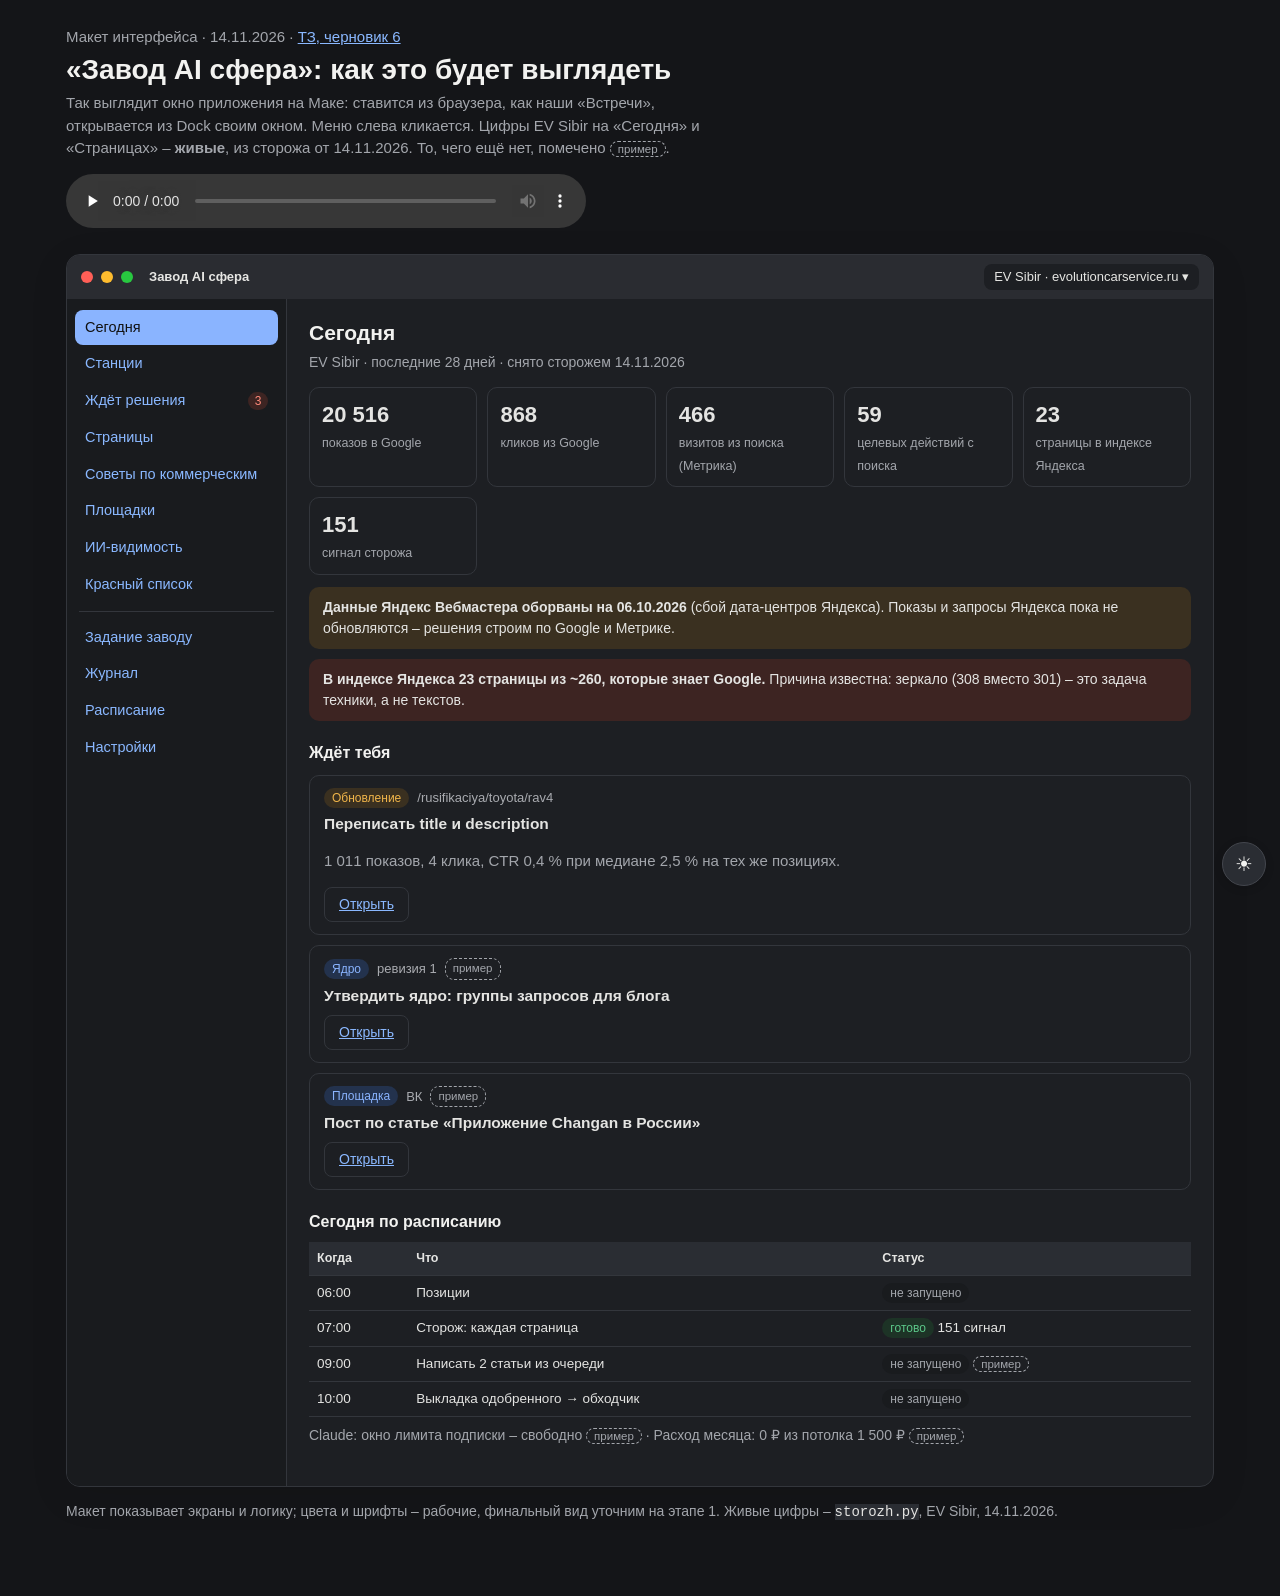
==== interfeys/index.html @ 324a2fb9 "ТЗ черновик 6 по ответам Артёма: «Завод AI сфера» – веб-приложение как «Встречи», пилот EV Sibir, то" ====
<!doctype html>
<html lang="ru">
<head>
<meta charset="utf-8">
<meta name="viewport" content="width=device-width,initial-scale=1">
<title>Завод AI сфера: интерфейс</title>
<meta name="description" content="Макет интерфейса «Завода AI сфера»: экраны, кнопки и что где будет. Цифры EV Sibir – живые, из сторожа 14.11.2026.">
<script>(function(){var t;try{t=localStorage.getItem('tema')}catch(e){}if(!t){var h=new Date().getHours();t=(h>=19||h<7||matchMedia('(prefers-color-scheme: dark)').matches)?'dark':'light'}document.documentElement.setAttribute('data-theme',t)})();</script>
<style>
:root{--bg:#f4f4f1;--fg:#1b1c1e;--mut:#62656b;--line:#dddcd5;--pan:#fff;--side:#ecebe6;--acc:#2456c8;--acc2:#e8eefb;--ok:#1f8a4c;--okb:#e5f4ea;--warn:#a86a00;--warnb:#fdf3dc;--bad:#c0392b;--badb:#fbe7e4;--win:#d9d8d2}
html[data-theme=dark]{--bg:#141518;--fg:#e6e6e3;--mut:#a3a6ac;--line:#33363c;--pan:#1d1f23;--side:#191b1e;--acc:#8ab4ff;--acc2:#23324d;--ok:#5cc98a;--okb:#1d3326;--warn:#f0b54a;--warnb:#3a3020;--bad:#ff8a7a;--badb:#3d2422;--win:#2a2c31}
*{box-sizing:border-box}
body{margin:0;background:var(--bg);color:var(--fg);font:15px/1.5 -apple-system,BlinkMacSystemFont,"Segoe UI",Roboto,Arial,sans-serif}
.zw{max-width:1180px;margin:0 auto;padding:22px 16px 60px}
.zh h1{font-size:28px;line-height:1.2;margin:4px 0 6px}
.zh p{margin:4px 0;color:var(--mut);max-width:80ch}
.zh a{color:var(--acc)}
audio{width:100%;max-width:520px;margin:10px 0 4px}
.zwin{margin-top:16px;border:1px solid var(--line);border-radius:14px;overflow:hidden;background:var(--pan);box-shadow:0 10px 40px rgba(0,0,0,.08)}
.zbar{display:flex;align-items:center;gap:8px;padding:9px 14px;background:var(--win);font-size:13px;color:var(--mut)}
.zbar i{width:12px;height:12px;border-radius:50%;display:inline-block}
.zbar b{margin-left:8px;color:var(--fg);font-weight:600}
.zbar .zsite{margin-left:auto;padding:3px 10px;border-radius:8px;background:var(--pan);color:var(--fg)}
.zapp{display:grid;grid-template-columns:220px minmax(0,1fr);min-height:640px}
.zside{background:var(--side);border-right:1px solid var(--line);padding:10px 8px}
.zside a{display:flex;justify-content:space-between;align-items:center;padding:7px 10px;border-radius:8px;color:var(--fg);text-decoration:none;font-size:14.5px;margin:1px 0}
.zside a:hover{background:var(--acc2)}
.zside a.on{background:var(--acc);color:#fff}
html[data-theme=dark] .zside a.on{color:#111}
.zside em{font-style:normal;font-size:12px;min-width:20px;text-align:center;padding:0 6px;border-radius:10px;background:var(--badb);color:var(--bad)}
.zside a.on em{background:rgba(255,255,255,.25);color:inherit}
.zside hr{border:0;border-top:1px solid var(--line);margin:8px 4px}
.zmain{padding:18px 22px 26px;min-width:0}
.zmain h2{font-size:21px;margin:0 0 4px}
.zmain h3{font-size:16px;margin:20px 0 8px}
.zsub{color:var(--mut);margin:0 0 14px;font-size:14px}
.scr{display:none}.scr.on{display:block}
.kpis{display:grid;grid-template-columns:repeat(auto-fill,minmax(150px,1fr));gap:10px;margin:12px 0}
.kpi{border:1px solid var(--line);border-radius:10px;padding:10px 12px}
.kpi b{display:block;font-size:22px;font-variant-numeric:tabular-nums}
.kpi span{font-size:12.5px;color:var(--mut)}
.alert{border-radius:10px;padding:10px 14px;margin:10px 0;font-size:14px}
.alert.w{background:var(--warnb)}.alert.b{background:var(--badb)}.alert.g{background:var(--okb)}
.item{border:1px solid var(--line);border-radius:10px;padding:12px 14px;margin:10px 0}
.item .top{display:flex;gap:8px;align-items:center;flex-wrap:wrap;font-size:13px;color:var(--mut);margin-bottom:4px}
.item h4{margin:2px 0 6px;font-size:15.5px}
.item dl{display:grid;grid-template-columns:130px minmax(0,1fr);gap:4px 12px;margin:8px 0;font-size:14px}
.item dt{color:var(--mut)}.item dd{margin:0}
.tag{display:inline-block;font-size:12px;padding:1px 8px;border-radius:10px;background:var(--acc2);color:var(--acc)}
.tag.ok{background:var(--okb);color:var(--ok)}.tag.w{background:var(--warnb);color:var(--warn)}.tag.b{background:var(--badb);color:var(--bad)}.tag.n{background:var(--side);color:var(--mut)}
.ex{font-size:11.5px;padding:1px 7px;border-radius:9px;border:1px dashed var(--mut);color:var(--mut)}
.btns{display:flex;gap:8px;flex-wrap:wrap;margin-top:8px}
.zb{font:inherit;font-size:14px;padding:6px 14px;border-radius:8px;border:1px solid var(--line);background:var(--pan);color:var(--fg);cursor:pointer}
.zb.pri{background:var(--acc);border-color:var(--acc);color:#fff}
html[data-theme=dark] button.zb.pri{background:var(--acc)!important;border-color:var(--acc)!important;color:#111!important}
html[data-theme=dark] .zb.pri{color:#111}
.tw{width:100%;overflow-x:auto;margin:8px 0}
table{border-collapse:collapse;width:100%;font-size:13.5px;min-width:640px}
th,td{border-bottom:1px solid var(--line);padding:7px 8px;text-align:left;vertical-align:top}
th{font-weight:600;color:var(--mut);font-size:12.5px;background:transparent}
td.n,th.n{text-align:right;font-variant-numeric:tabular-nums}
.st{display:grid;grid-template-columns:repeat(auto-fill,minmax(250px,1fr));gap:10px}
.st .item{margin:0}
.st .num{display:inline-flex;width:24px;height:24px;border-radius:50%;align-items:center;justify-content:center;background:var(--side);font-size:12.5px;font-weight:600}
textarea,input[type=text]{width:100%;font:inherit;font-size:14px;padding:8px 10px;border-radius:8px;border:1px solid var(--line);background:var(--pan);color:var(--fg)}
textarea{min-height:90px}
.res{margin-top:8px;font-size:14px}
.res div{padding:3px 0}
.sw{display:inline-flex;align-items:center;gap:8px;cursor:pointer;font-size:14px}
.sw input{width:36px;height:20px;accent-color:var(--acc)}
.cols2{display:grid;grid-template-columns:minmax(0,1fr) minmax(0,1fr);gap:12px}
.mut{color:var(--mut)}
ol.q{padding-left:20px}ol.q li{margin:6px 0}
@media(max-width:820px){
 .zapp{grid-template-columns:1fr}
 .zside{display:flex;overflow-x:auto;gap:4px;border-right:0;border-bottom:1px solid var(--line);padding:8px}
 .zside a{white-space:nowrap;flex:0 0 auto}
 .zside hr{display:none}
 .zmain{padding:16px 14px}
 .cols2{grid-template-columns:1fr}
 .item dl{grid-template-columns:1fr}
 .zbar .zsite{display:none}
}
</style>
<style data-tema-v1>
html[data-theme=dark]{color-scheme:dark}
html[data-theme=dark] body{background:#141518!important;color:#e4e4e2!important}
html[data-theme=dark] a{color:#8ab8ff}
html[data-theme=dark] .w-btn:not(.ghost){background:#e4e4e2!important;color:#141518!important;border-color:#e4e4e2!important}
html[data-theme=dark] .w-btn.ghost{background:transparent!important;color:#e4e4e2!important;border-color:#e4e4e2!important}
html[data-theme=dark] :is(.t,.box,.card,details,.kit,.nav,.code button,button,.btn,textarea,input,select){background:#1f2125!important;color:#e4e4e2!important;border-color:#3a3c42!important}
html[data-theme=dark] button.main,html[data-theme=dark] .nav a,html[data-theme=dark] .step span{background:#e4e4e2!important;color:#141518!important}
html[data-theme=dark] :is(.chip,.int,code,th){background:#2a2d33!important;color:#e4e4e2!important}
html[data-theme=dark] :is(.flag,.note){background:#3a3220!important;color:#f1e6c8!important}
html[data-theme=dark] .ready{background:#1f3320!important;color:#d6ecd0!important}
html[data-theme=dark] .stop{background:#3b2222!important;color:#f3d6d3!important}
html[data-theme=dark] :is(td,th,details[open] summary){border-color:#33363c!important}
html[data-theme=dark] :is(.sub,.meta,.top,small,.ex small,details){color:#a9abb0!important}
html[data-theme=dark] :is(h1,h2,h3,.day,dt,summary){color:#f2f2f0!important}
/* комплект ч/б прототипа marketolog/prototip (w-*, p-*) – светлые плашки и панели */
html[data-theme=dark] :is(.w-sticky,.w-header,.w-footer,.w-bar){background:#141518!important}
html[data-theme=dark] :is(.w-card,.w-cta,.w-success,.w-logic,.w-media,.w-steps li,.w-faq details,.w-form,.w-table th,.p-box,.p-res div,.p-flag,.p-formula,.p-chips label){background:#1f2125!important;color:#e4e4e2!important;border-color:#3a3c42!important}
html[data-theme=dark] :is(.w-muted,.w-hint,.w-descr,.p-res span,.p-flag span,.w-table td small){color:#a9abb0!important}
html[data-theme=dark] .w-ask{background:#3b2222!important;color:#f3b4ad!important}
html[data-theme=dark] .w-note{background:#3a3220!important;color:#f1e6c8!important}
html[data-theme=dark] :is(.w-block,.w-table td,.w-table th){border-color:#3a3c42!important}
html[data-theme=dark] img{filter:brightness(.92)}
#tema-btn{position:fixed;right:14px;bottom:14px;z-index:99;width:44px;height:44px;border-radius:50%;border:1px solid #ccc;background:#fff;color:#111;font-size:20px;cursor:pointer;box-shadow:0 2px 8px rgba(0,0,0,.15)}
html[data-theme=dark] #tema-btn{background:#2a2d33!important;color:#f2f2f0!important;border-color:#44474e!important}
</style><script>(function(){var t;try{t=localStorage.getItem('tema')}catch(e){}
if(!t){var h=new Date().getHours();t=(h>=19||h<7||(matchMedia&&matchMedia('(prefers-color-scheme: dark)').matches))?'dark':'light'}
document.documentElement.setAttribute('data-theme',t)})();</script></head>
<body>
<div class="zw">
<div class="zh">
<p>Макет интерфейса · 14.11.2026 · <a href="../tz/">ТЗ, черновик 6</a></p>
<h1>«Завод AI сфера»: как это будет выглядеть</h1>
<p>Так выглядит окно приложения на Маке: ставится из браузера, как наши «Встречи», открывается из Dock своим окном. Меню слева кликается. Цифры EV Sibir на «Сегодня» и «Страницах» – <b>живые</b>, из сторожа от 14.11.2026. То, чего ещё нет, помечено <span class="ex">пример</span>.</p>
<audio controls preload="none" src="itog.mp3"></audio>
</div>

<div class="zwin">
<div class="zbar"><i style="background:#ff5f57"></i><i style="background:#febc2e"></i><i style="background:#28c840"></i><b>Завод AI сфера</b><span class="zsite">EV Sibir · evolutioncarservice.ru ▾</span></div>
<div class="zapp">
<nav class="zside" id="nav">
<a href="#segodnya" class="on">Сегодня</a>
<a href="#stancii">Станции</a>
<a href="#reshenie">Ждёт решения <em>3</em></a>
<a href="#stranicy">Страницы</a>
<a href="#sovety">Советы по коммерческим</a>
<a href="#ploshchadki">Площадки</a>
<a href="#ii">ИИ-видимость</a>
<a href="#krasnyy">Красный список</a>
<hr>
<a href="#zadanie">Задание заводу</a>
<a href="#zhurnal">Журнал</a>
<a href="#raspisanie">Расписание</a>
<a href="#nastroyki">Настройки</a>
</nav>
<main class="zmain">

<section class="scr on" id="s-segodnya">
<h2>Сегодня</h2>
<p class="zsub">EV Sibir · последние 28 дней · снято сторожем 14.11.2026</p>
<div class="kpis">
<div class="kpi"><b>20 516</b><span>показов в Google</span></div>
<div class="kpi"><b>868</b><span>кликов из Google</span></div>
<div class="kpi"><b>466</b><span>визитов из поиска (Метрика)</span></div>
<div class="kpi"><b>59</b><span>целевых действий с поиска</span></div>
<div class="kpi"><b>23</b><span>страницы в индексе Яндекса</span></div>
<div class="kpi"><b>151</b><span>сигнал сторожа</span></div>
</div>
<div class="alert w"><b>Данные Яндекс Вебмастера оборваны на 06.10.2026</b> (сбой дата-центров Яндекса). Показы и запросы Яндекса пока не обновляются – решения строим по Google и Метрике.</div>
<div class="alert b"><b>В индексе Яндекса 23 страницы из ~260, которые знает Google.</b> Причина известна: зеркало (308 вместо 301) – это задача техники, а не текстов.</div>
<h3>Ждёт тебя</h3>
<div class="item"><div class="top"><span class="tag w">Обновление</span> /rusifikaciya/toyota/rav4</div><h4>Переписать title и description</h4><p class="mut">1 011 показов, 4 клика, CTR 0,4 % при медиане 2,5 % на тех же позициях.</p><div class="btns"><a class="zb" href="#reshenie">Открыть</a></div></div>
<div class="item"><div class="top"><span class="tag">Ядро</span> ревизия 1 <span class="ex">пример</span></div><h4>Утвердить ядро: группы запросов для блога</h4><div class="btns"><a class="zb" href="#reshenie">Открыть</a></div></div>
<div class="item"><div class="top"><span class="tag">Площадка</span> ВК <span class="ex">пример</span></div><h4>Пост по статье «Приложение Changan в России»</h4><div class="btns"><a class="zb" href="#ploshchadki">Открыть</a></div></div>
<h3>Сегодня по расписанию</h3>
<div class="tw"><table><tr><th>Когда</th><th>Что</th><th>Статус</th></tr>
<tr><td>06:00</td><td>Позиции</td><td><span class="tag n">не запущено</span></td></tr>
<tr><td>07:00</td><td>Сторож: каждая страница</td><td><span class="tag ok">готово</span> 151 сигнал</td></tr>
<tr><td>09:00</td><td>Написать 2 статьи из очереди</td><td><span class="tag n">не запущено</span> <span class="ex">пример</span></td></tr>
<tr><td>10:00</td><td>Выкладка одобренного → обходчик</td><td><span class="tag n">не запущено</span></td></tr>
</table></div>
<p class="zsub">Claude: окно лимита подписки – свободно <span class="ex">пример</span> · Расход месяца: 0 ₽ из потолка 1 500 ₽ <span class="ex">пример</span></p>
</section>

<section class="scr" id="s-stancii">
<h2>Станции</h2>
<p class="zsub">Завод идёт по станциям сам. Где нужно твоё «да», станция ждёт.</p>
<div class="st" id="stlist"></div>
</section>

<section class="scr" id="s-reshenie">
<h2>Ждёт решения</h2>
<p class="zsub">Обновления старых страниц – только после «да» и всегда с объяснением.</p>
<div class="item"><div class="top"><span class="tag w">Обновление</span> /rusifikaciya/toyota/rav4 <span class="tag n">сигнал «Мало кликов»</span></div>
<h4>Переписать title и description</h4>
<dl><dt>Что меняем</dt><dd>Заголовок страницы в выдаче и описание под ним. Текст страницы не трогаем.</dd>
<dt>Зачем</dt><dd>Страницу показывают часто, но почти не кликают: 1 011 показов, 4 клика за 28 дней. На тех же позициях другие страницы сайта собирают CTR 2,5 %.</dd>
<dt>Цифры до</dt><dd>Google: позиция 11,7 · CTR 0,4 % · визитов из поиска 0</dd>
<dt>Проверка</dt><dd>Через 28 дней сравним CTR. Станет хуже – вернём старый заголовок сами.</dd>
<dt>Было → станет</dt><dd><span class="ex">пример</span> черновик заголовка появится здесь от редактора обновлений</dd></dl>
<div class="btns"><button class="zb pri" type="button">Да, выложить</button><button class="zb" type="button">Вернуть с комментарием</button><button class="zb" type="button">Не трогать</button></div></div>
<div class="item"><div class="top"><span class="tag w">Обновление</span> /rusifikaciya/honda/stepwgn <span class="tag n">сигнал «Близко к топу»</span></div>
<h4>Дописать раздел и вопросы под запросы, по которым уже показывают</h4>
<dl><dt>Что меняем</dt><dd>Добавляем раздел и 3–5 вопросов из запросов Search Console этой страницы, ставим 2 ссылки с сильных страниц.</dd>
<dt>Зачем</dt><dd>Страница на 5,2 позиции и уже приносит заявки: до первой тройки близко, а каждый шаг вверх даёт заметно больше кликов.</dd>
<dt>Цифры до</dt><dd>Google: 856 показов · 84 клика · 47 визитов из поиска · 2 целевых действия</dd>
<dt>Проверка</dt><dd>Позиция и клики через 28 дней; хуже – откат версии.</dd></dl>
<div class="btns"><button class="zb pri" type="button">Да, в работу</button><button class="zb" type="button">Вернуть с комментарием</button><button class="zb" type="button">Не трогать</button></div></div>
<div class="item"><div class="top"><span class="tag">Ядро</span> ревизия 1 <span class="ex">пример</span></div>
<h4>Утвердить ядро блога</h4><p class="mut">Группы запросов с частотой, интентом и доказательством из выдачи. Отказанные фразы – с причиной.</p>
<div class="btns"><button class="zb pri" type="button">Утвердить</button><button class="zb" type="button">Открыть таблицу</button></div></div>
</section>

<section class="scr" id="s-stranicy">
<h2>Страницы</h2>
<p class="zsub">Сторож, 14.11.2026: Google за 15.10–11.11, Метрика за 17.10–13.11 (органика). Показаны страницы с самыми сильными сигналами.</p>
<div class="tw"><table>
<tr><th>Страница</th><th class="n">Поз. G</th><th class="n">Показы</th><th class="n">Клики</th><th class="n">Визиты</th><th class="n">Цели</th><th>Сигнал</th></tr>
<tr><td>/rusifikaciya/toyota/rav4</td><td class="n">11,7</td><td class="n">1 011</td><td class="n">4</td><td class="n">0</td><td class="n">0</td><td><span class="tag w">мало кликов</span> <span class="tag">близко к топу</span></td></tr>
<tr><td>/rusifikaciya/honda/stepwgn</td><td class="n">5,2</td><td class="n">856</td><td class="n">84</td><td class="n">47</td><td class="n">2</td><td><span class="tag">близко к топу</span></td></tr>
<tr><td>/rusifikaciya/volkswagen/tayron</td><td class="n">5,9</td><td class="n">806</td><td class="n">44</td><td class="n">25</td><td class="n">3</td><td><span class="tag">близко к топу</span></td></tr>
<tr><td>/rusifikaciya/mazda/cx-5</td><td class="n">9,2</td><td class="n">649</td><td class="n">10</td><td class="n">3</td><td class="n">0</td><td><span class="tag w">мало кликов</span> <span class="tag">близко к топу</span></td></tr>
<tr><td>/blog/prilozhenie-changan-v-rossii</td><td class="n">4,3</td><td class="n">646</td><td class="n">37</td><td class="n">19</td><td class="n">1</td><td><span class="tag">близко к топу</span></td></tr>
<tr><td>/rusifikaciya/toyota/raize</td><td class="n">6,2</td><td class="n">578</td><td class="n">17</td><td class="n">16</td><td class="n">6</td><td><span class="tag">близко к топу</span></td></tr>
<tr><td>/rusifikaciya/geely/monjaro</td><td class="n">6,4</td><td class="n">464</td><td class="n">6</td><td class="n">8</td><td class="n">0</td><td><span class="tag w">мало кликов</span></td></tr>
<tr><td>/rusifikaciya/subaru</td><td class="n">6,3</td><td class="n">290</td><td class="n">23</td><td class="n">18</td><td class="n">0</td><td class="mut">визиты без заявок, порог 20</td></tr>
</table></div>
<p class="zsub">Нажатие на строку откроет карточку страницы: индекс Яндекса и Google, запросы, история правок, «до и после». <span class="ex">пример</span></p>
</section>

<section class="scr" id="s-sovety">
<h2>Советы по коммерческим страницам</h2>
<p class="zsub">В первой версии завод пишет статьи, а по коммерческим страницам даёт советы: что создать или дописать и почему. Делаешь ты или чат сайта.</p>
<div class="item"><div class="top"><span class="tag">Дописать</span> /rusifikaciya/toyota/rav4</div><h4>Страница не доходит до людей</h4><p>1 011 показов в Google на 11,7 позиции и ни одного визита из поиска за 28 дней. Сначала заголовок в выдаче (решение уже ждёт «да»), потом – чего не хватает против первой десятки.</p></div>
<div class="item"><div class="top"><span class="tag">Призыв</span> /rusifikaciya/subaru</div><h4>Есть визиты, нет заявок</h4><p>18 визитов из поиска, 0 целевых действий. Проверить первый экран: цена, срок и кнопка видны без прокрутки?</p></div>
<div class="item"><div class="top"><span class="tag">Создать</span> <span class="ex">пример</span></div><h4>Страница под группу запросов, где у сайта нет ответа</h4><p class="mut">Появится после станции «Спрос»: спрос в регионе, кто в топе, своя польза страницы. Без своей пользы – «не делать».</p></div>
</section>

<section class="scr" id="s-ploshchadki">
<h2>Площадки</h2>
<p class="zsub">По каждой вышедшей статье – свой текст для площадки, где он полезен. Выходит после твоего «да».</p>
<div class="tw"><table><tr><th>Площадка</th><th>Как выкладываем</th><th>Подключено</th><th>Вышло за месяц</th></tr>
<tr><td>ВКонтакте</td><td>API, сам</td><td><span class="tag n">нет ключа</span></td><td class="n">–</td></tr>
<tr><td>Дзен</td><td>Полуручной: текст в буфер, открываю студию</td><td><span class="tag n">нет</span></td><td class="n">–</td></tr>
<tr><td>Телетайп</td><td>Полуручной</td><td><span class="tag n">нет</span></td><td class="n">–</td></tr>
<tr><td>Яндекс Карты</td><td>Полуручной, только по событию</td><td><span class="tag n">нет</span></td><td class="n">–</td></tr>
<tr><td>Google Карты</td><td>Черновики; API после одобрения Google</td><td><span class="tag n">нет</span></td><td class="n">–</td></tr>
<tr><td class="mut">drive2, auto.ru, 2ГИС, Telegram</td><td class="mut">разъём готов, модули потом</td><td></td><td></td></tr>
</table></div>
<div class="item"><div class="top"><span class="tag">ВК</span> черновик <span class="ex">пример</span></div><h4>Пост по статье «Приложение Changan в России»</h4><p class="mut">Ситуация, в которой человек узнаёт себя → что делать → сообщение в сообщество. Ссылка на статью со скрытой меткой. Красный список: чисто.</p>
<div class="btns"><button class="zb pri" type="button">Да, выложить в ВК</button><button class="zb" type="button">Править</button></div></div>
</section>

<section class="scr" id="s-ii">
<h2>ИИ-видимость</h2>
<p class="zsub">Называют ли нас Алиса и обзоры Google по запросам города без бренда, и кого они цитируют вместо нас. Раз в месяц, только по «да».</p>
<div class="alert w">Ещё не запускалось. Срез: 40 запросов × 2 источника (ответ Яндекса и обзор Google через XMLRiver, 25 ₽ за 1 000) ≈ <b>2 ₽</b>.</div>
<div class="btns"><button class="zb pri" type="button">Запустить срез за ~2 ₽</button><button class="zb" type="button">Изменить запросы</button></div>
<h3>Что покажет <span class="ex">пример</span></h3>
<div class="tw"><table><tr><th>Запрос</th><th>Яндекс</th><th>Google</th><th>Кого цитируют вместо нас</th></tr>
<tr><td>русификация китайского авто новосибирск</td><td>назван / нет</td><td>назван / нет</td><td>карты, агрегаторы, форумы – по факту среза</td></tr>
</table></div>
</section>

<section class="scr" id="s-krasnyy">
<h2>Красный список</h2>
<p class="zsub">Что нельзя писать, показывать и делать. Слои: студия → площадка → сайт. Слова ловит код, остальное – приёмщик.</p>
<div class="cols2">
<div>
<h3>Проверить текст</h3>
<textarea id="kt"></textarea>
<div class="btns"><button class="zb pri" type="button" id="kbtn">Проверить</button></div>
<div class="res" id="kres"></div>
</div>
<div>
<h3>Бриф владельцу сайта</h3>
<ol class="q">
<li>Каких слов и выражений не должно быть в текстах о вас?</li>
<li>Каких услуг вы не делаете, даже если спрос есть?</li>
<li>Цены: показываем, «от» или не пишем?</li>
<li>Конкуренты: можно ли упоминать по имени?</li>
<li>Что нельзя обещать: сроки, гарантии, «бесплатно»?</li>
<li>Какие факты требуют документа?</li>
<li>Что нельзя показывать на фото?</li>
<li>Темы, которых не касаемся?</li>
<li>Площадки, где вас не должно быть?</li>
<li>Были ли претензии? Что тогда пошло не так?</li>
</ol>
<div class="btns"><button class="zb" type="button">Отправить бриф владельцу</button></div>
</div>
</div>
<h3>Слой сайта EV Sibir</h3>
<div class="tw"><table><tr><th>Нельзя</th><th>Почему</th><th>Кто добавил</th></tr>
<tr><td>«калибровка пневмоподвески», «русификация Genesis»</td><td>не делаем, даже при спросе</td><td>Артём, 21.10.2026</td></tr>
<tr><td>«с 2020 года» про китайские машины</td><td>рамка работ – фильтр для нас, на сайте не пишем</td><td>Артём, 10.11.2026</td></tr>
<tr><td>Разные марки в одной статье про марку</td><td>ошибка из журнала главреда</td><td>журнал, 06.11.2026</td></tr>
</table></div>
</section>

<section class="scr" id="s-zadanie">
<h2>Задание заводу</h2>
<p class="zsub">Пишешь словами – Claude работает в копии папки сайта по правилам завода, итог приходит черновиком на «да».</p>
<textarea placeholder="Например: допиши в статью про приложение Changan раздел о том, как обновлять карты"></textarea>
<div class="btns"><button class="zb pri" type="button">Отдать заводу</button></div>
</section>

<section class="scr" id="s-zhurnal">
<h2>Журнал</h2>
<p class="zsub">Всё, что сделал завод, с ценой. <span class="ex">пример</span></p>
<div class="tw"><table><tr><th>Время</th><th>Что</th><th>Итог</th><th class="n">Цена</th></tr>
<tr><td>07:00</td><td>Сторож: 259 страниц Google, 118 Метрики</td><td><span class="tag ok">151 сигнал</span></td><td class="n">0 ₽</td></tr>
<tr><td>07:01</td><td>Вебмастер: данные старше 10 дней</td><td><span class="tag w">предупреждение</span></td><td class="n">0 ₽</td></tr>
<tr><td>09:12</td><td>Статья: черновик → гейты</td><td><span class="tag b">вернуть: длинное тире</span></td><td class="n">0 ₽</td></tr>
<tr><td>10:04</td><td>Выкладка → IndexNow</td><td><span class="tag ok">202 принято</span></td><td class="n">0 ₽</td></tr>
</table></div>
</section>

<section class="scr" id="s-raspisanie">
<h2>Расписание</h2>
<p class="zsub">Время МСК. Пропущенный запуск завод догоняет сам.</p>
<label class="sw"><input type="checkbox" id="odobr"> Без одобрения не выкладывать</label>
<p class="zsub" id="odobr-t">Сейчас: статьи выходят по расписанию на автопилоте. Обновления старых страниц – всегда после «да».</p>
<div class="tw"><table><tr><th>Когда</th><th>Что</th><th>Вкл.</th></tr>
<tr><td>Каждый день 06:00</td><td>Позиции (в пределах потолка XMLRiver)</td><td>✓</td></tr>
<tr><td>07:00</td><td>Сторож страниц</td><td>✓</td></tr>
<tr><td>07:30</td><td>Обходчик: индекс на 3, 7, 14 день</td><td>✓</td></tr>
<tr><td>08:30</td><td>Дайджест в Telegram</td><td>✓</td></tr>
<tr><td>09:00</td><td>Статьи из очереди</td><td>✓</td></tr>
<tr><td>10:00</td><td>Выкладка → обходчик → черновики площадок</td><td>✓</td></tr>
<tr><td>Понедельник</td><td>Редактор обновлений: решения с объяснением → «Ждёт решения»</td><td>✓</td></tr>
<tr><td>1-е число</td><td>ИИ-видимость – только по «да»</td><td>–</td></tr>
</table></div>
</section>

<section class="scr" id="s-nastroyki">
<h2>Настройки</h2>
<p class="zsub">Подключения проверяются живым запросом. Ключи не показываются – только маска и «работает / нет».</p>
<div class="tw"><table><tr><th>Подключение</th><th>Статус</th><th>Проверено</th></tr>
<tr><td>Claude по подписке (токен завода)</td><td><span class="tag n">не выпущен</span></td><td>–</td></tr>
<tr><td>Яндекс Вебмастер</td><td><span class="tag ok">200</span> данные до 06.10</td><td>14.11.2026</td></tr>
<tr><td>Яндекс Метрика</td><td><span class="tag ok">200</span></td><td>14.11.2026</td></tr>
<tr><td>Google Search Console</td><td><span class="tag ok">200</span></td><td>14.11.2026</td></tr>
<tr><td>XMLRiver</td><td><span class="tag n">не проверено</span></td><td>–</td></tr>
<tr><td>Репозиторий сайта и выкладка</td><td><span class="tag n">не подключено</span></td><td>–</td></tr>
<tr><td>ВКонтакте</td><td><span class="tag n">нет ключа</span></td><td>–</td></tr>
<tr><td>Telegram</td><td><span class="tag n">не подключено</span></td><td>–</td></tr>
</table></div>
<h3>Сайт</h3>
<div class="tw"><table><tr><th>Поле</th><th>Значение</th></tr>
<tr><td>Регион</td><td>Новосибирск</td></tr><tr><td>Что пишем</td><td>статьи блога + советы по коммерческим</td></tr>
<tr><td>Потолок денег в месяц</td><td>задаёшь сам <span class="ex">пример</span></td></tr><tr><td>Пользователи</td><td>только владелец</td></tr>
</table></div>
<div class="btns"><button class="zb" type="button">Запустить «Доктора»</button></div>
</section>

</main>
</div>
</div>
<p class="zsub" style="margin-top:14px">Макет показывает экраны и логику; цвета и шрифты – рабочие, финальный вид уточним на этапе 1. Живые цифры – <code>storozh.py</code>, EV Sibir, 14.11.2026.</p>
</div>
<script>
(function(){
var ST=[["1","Знакомство","факты и красный список сайта","n","ждёт запуска"],["2","Техника","зеркало 308 → 301","b","проблема"],["3","Спрос","ядро блога","n","ждёт запуска"],["4","Карта страниц","статьи + советы по коммерческим","n","ждёт запуска"],["5","Статьи","бриф → автор → редактор","n","ждёт запуска"],["6","Проверка","гейты + красный список","n","ждёт запуска"],["7","Выкладка","по расписанию","n","ждёт запуска"],["8","Обходчик","IndexNow уже стоит в deploy.py","ok","есть у сайта"],["9","Сторож","151 сигнал","ok","работает"],["10","Редактор обновлений","2 решения ждут «да»","w","ждёт тебя"],["11","Советник","раз в неделю","n","версия 2"],["12","Площадки","ВК, Дзен, Телетайп, Карты","n","ждёт запуска"],["13","ИИ-видимость","раз в месяц по «да»","n","не запускалось"]];
var h="";ST.forEach(function(s){h+='<div class="item"><div class="top"><span class="num">'+s[0]+'</span><span class="tag '+s[3]+'">'+s[4]+'</span></div><h4>'+s[1]+'</h4><p class="mut" style="margin:0">'+s[2]+'</p></div>'});
document.getElementById("stlist").innerHTML=h;
function show(id){var ok=document.getElementById("s-"+id);if(!ok)id="segodnya";
document.querySelectorAll(".scr").forEach(function(x){x.classList.toggle("on",x.id==="s-"+id)});
document.querySelectorAll("#nav a").forEach(function(a){a.classList.toggle("on",a.getAttribute("href")==="#"+id)})}
window.addEventListener("hashchange",function(){show(location.hash.slice(1))});
if(location.hash)show(location.hash.slice(1));
var R=[[new RegExp("\\u2014","g"),"длинное тире, только «–»"],[new RegExp("[\\u4e00-\\u9fff]","g"),"иероглиф"],[/в современном мире|давайте разбер|в этой статье мы|не секрет, что|осуществля/gi,"ИИ-штамп"],[/гаранти\S* (от )?завод/gi,"«гарантия завода» – спорно"],[/лучш(ий|ая|ее|ие) в (городе|россии|новосибирске)|№ ?1 в|номер один в/gi,"превосходная степень без подтверждения"],[/калибровк\S* пневмоподвеск|русификаци\S* genesis/gi,"не делаем (слой сайта EV)"],[/ПРОВЕРИТЬ|TODO/g,"неснятая пометка"]];
document.getElementById("kt").value="Мы лучший в Новосибирске сервис \u2014 давайте разберёмся, как работает русификация.";
document.getElementById("kbtn").onclick=function(){var t=document.getElementById("kt").value,o="",n=0;
R.forEach(function(r){var m=t.match(r[0]);if(m){m.forEach(function(x){n++;o+='<div>✗ «'+x.replace(/</g,"&lt;")+'» – '+r[1]+'</div>'})}});
document.getElementById("kres").innerHTML=n?o+'<div class="mut">Нарушений: '+n+'. Текст не сдаётся.</div>':'<div style="color:var(--ok)">Чисто: слова в порядке. Смысл, картинки и действия проверит приёмщик.</div>'};
document.getElementById("odobr").onchange=function(){document.getElementById("odobr-t").textContent=this.checked?"Сейчас: ничего не выходит без твоего «да» – готовое копится в «Ждёт решения».":"Сейчас: статьи выходят по расписанию на автопилоте. Обновления старых страниц – всегда после «да»."};
})();
</script>
<script data-tema-v1>(function(){var b=document.createElement('button');b.id='tema-btn';b.type='button';
function upd(){var d=document.documentElement.getAttribute('data-theme')==='dark';b.textContent=d?'☀':'☾';b.title=d?'Светлая тема':'Тёмная тема';b.setAttribute('aria-label',b.title)}
b.onclick=function(){var n=document.documentElement.getAttribute('data-theme')==='dark'?'light':'dark';document.documentElement.setAttribute('data-theme',n);try{localStorage.setItem('tema',n)}catch(e){}upd()};
upd();document.body.appendChild(b)})();</script></body>
</html>
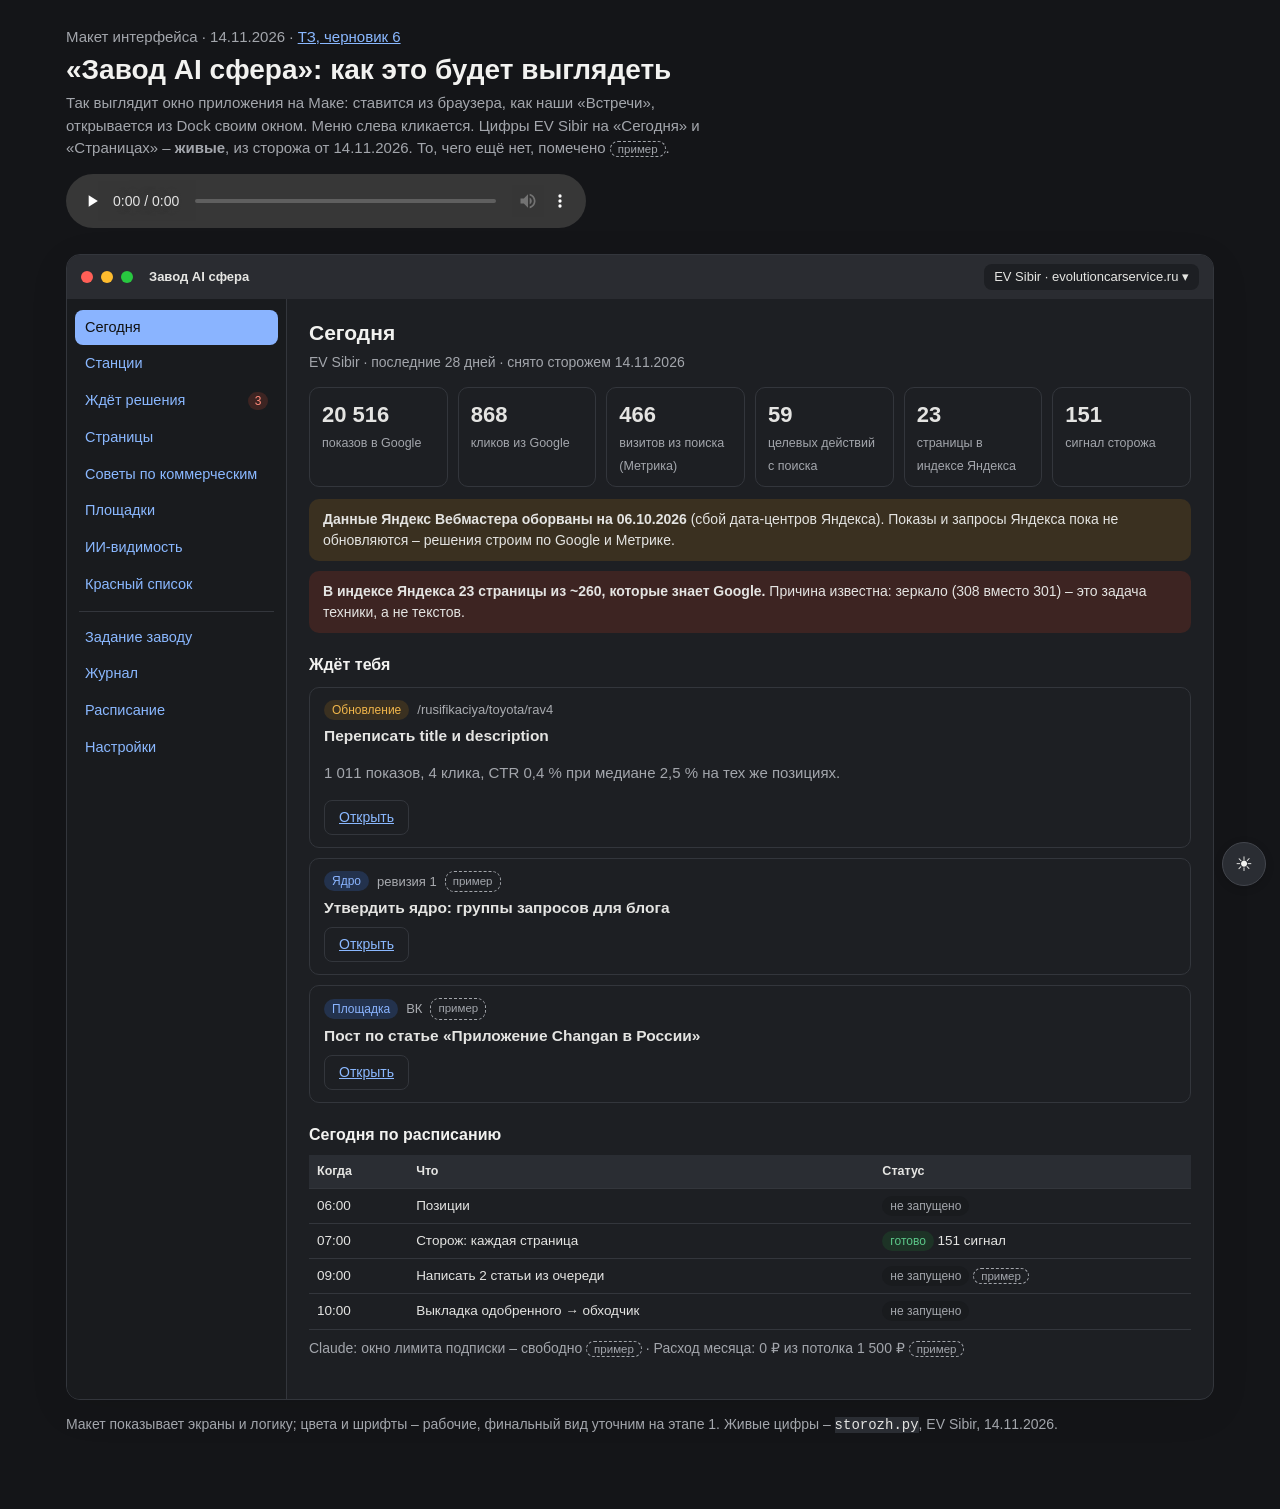
==== commit 175d9497: "Макет: шесть плиток в ряд на компьютере Co-Authored-By: Claude Opus 5.5 <noreply@anthropic.com>" ====
--- a/interfeys/index.html
+++ b/interfeys/index.html
@@ -35,7 +35,7 @@
 .zmain h3{font-size:16px;margin:20px 0 8px}
 .zsub{color:var(--mut);margin:0 0 14px;font-size:14px}
 .scr{display:none}.scr.on{display:block}
-.kpis{display:grid;grid-template-columns:repeat(auto-fill,minmax(150px,1fr));gap:10px;margin:12px 0}
+.kpis{display:grid;grid-template-columns:repeat(auto-fill,minmax(130px,1fr));gap:10px;margin:12px 0}
 .kpi{border:1px solid var(--line);border-radius:10px;padding:10px 12px}
 .kpi b{display:block;font-size:22px;font-variant-numeric:tabular-nums}
 .kpi span{font-size:12.5px;color:var(--mut)}
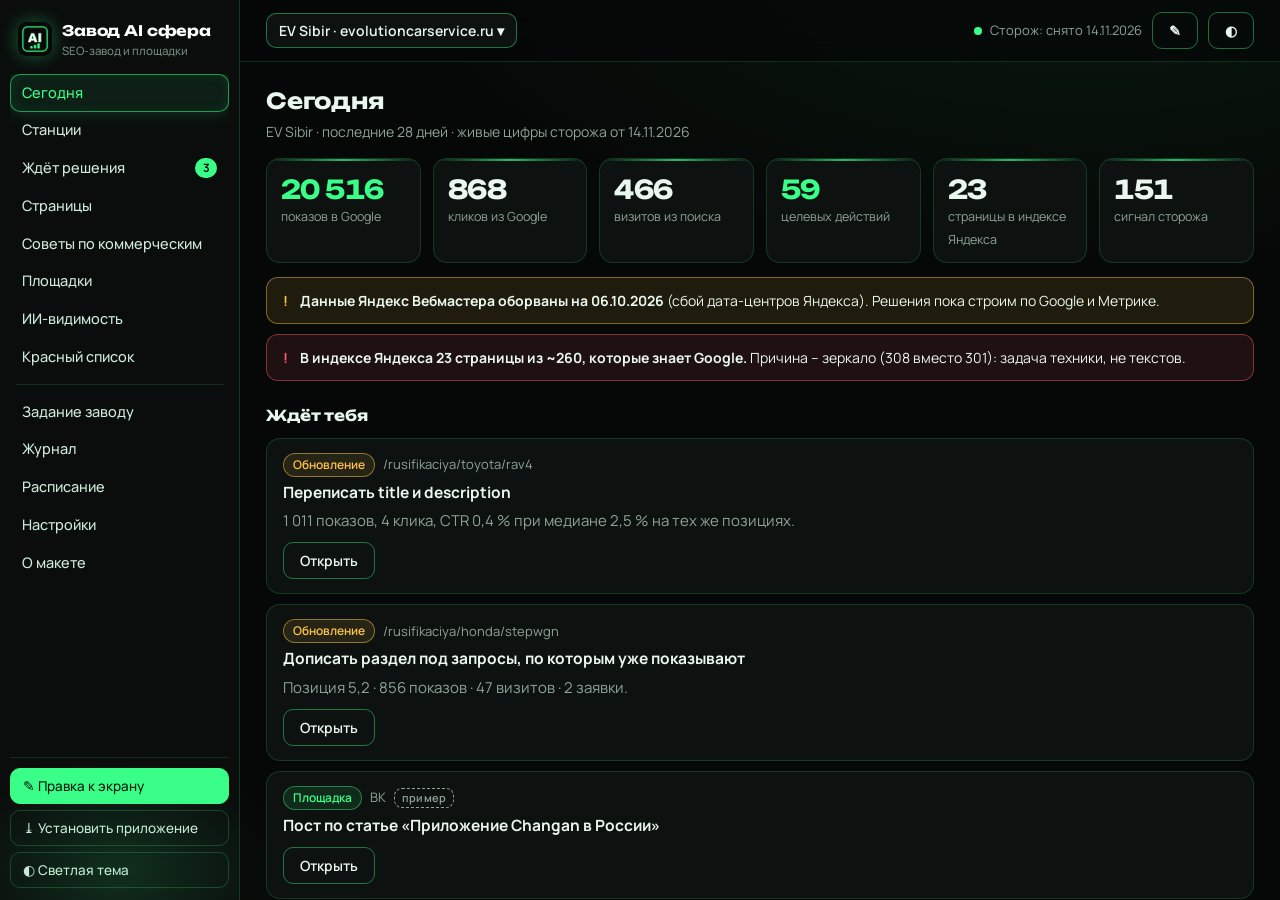
==== commit 712a7be8: "Интерфейс «Завода AI сфера»: чёрный с яркой зелёной обводкой, живая светлая тема, анимации; ставится" ====
--- a/interfeys/index.html
+++ b/interfeys/index.html
@@ -1,131 +1,202 @@
 <!doctype html>
-<html lang="ru">
+<html lang="ru" data-theme="dark">
 <head>
 <meta charset="utf-8">
-<meta name="viewport" content="width=device-width,initial-scale=1">
-<title>Завод AI сфера: интерфейс</title>
-<meta name="description" content="Макет интерфейса «Завода AI сфера»: экраны, кнопки и что где будет. Цифры EV Sibir – живые, из сторожа 14.11.2026.">
-<script>(function(){var t;try{t=localStorage.getItem('tema')}catch(e){}if(!t){var h=new Date().getHours();t=(h>=19||h<7||matchMedia('(prefers-color-scheme: dark)').matches)?'dark':'light'}document.documentElement.setAttribute('data-theme',t)})();</script>
+<meta name="viewport" content="width=device-width,initial-scale=1,viewport-fit=cover">
+<title>Завод AI сфера</title>
+<meta name="description" content="Завод AI сфера: SEO-завод и сеть площадок. Макет приложения с живыми цифрами EV Sibir от 14.11.2026.">
+<meta name="theme-color" content="#060807">
+<link rel="manifest" href="manifest.webmanifest">
+<link rel="icon" href="icon-192.png">
+<link rel="apple-touch-icon" href="apple-touch-icon.png">
+<meta name="apple-mobile-web-app-capable" content="yes">
+<meta name="apple-mobile-web-app-title" content="AI сфера">
+<link rel="preconnect" href="https://fonts.googleapis.com">
+<link rel="preconnect" href="https://fonts.gstatic.com" crossorigin>
+<link href="https://fonts.googleapis.com/css2?family=Manrope:wght@400;500;600;700&family=Unbounded:wght@500;700&display=swap" rel="stylesheet">
+<script data-tema-v1>(function(){var t;try{t=localStorage.getItem('zavod-tema')}catch(e){}document.documentElement.setAttribute('data-theme',t==='light'?'light':'dark')})();</script>
+<style data-tema-v1>
+:root,html[data-theme=dark]{
+ --bg:#060807;--bg-glow:radial-gradient(1200px 600px at 85% -10%,rgba(57,255,136,.08),transparent 60%),radial-gradient(900px 500px at -10% 110%,rgba(57,255,136,.05),transparent 60%);
+ --side:#0a0d0c;--side-fg:#cfe9db;--side-mut:#6f8a7d;
+ --pan:#0d1210;--pan2:#111916;--fg:#e9f7ef;--mut:#8ea397;--line:rgba(57,255,136,.16);--line2:rgba(57,255,136,.42);
+ --acc:#39ff88;--acc-ink:#04140b;--acc-soft:rgba(57,255,136,.1);--acc-text:#39ff88;
+ --glow:0 0 0 1px rgba(57,255,136,.45),0 0 22px rgba(57,255,136,.22);
+ --warn:#ffc24b;--warn-soft:rgba(255,194,75,.1);--bad:#ff5c6c;--bad-soft:rgba(255,92,108,.1);--info:#5ce1ff;
+ --shadow:0 16px 48px rgba(0,0,0,.5);color-scheme:dark}
+html[data-theme=light]{
+ --bg:#eef8f2;--bg-glow:radial-gradient(1100px 600px at 90% -10%,rgba(0,214,104,.18),transparent 60%),radial-gradient(800px 500px at -10% 110%,rgba(160,255,90,.22),transparent 60%);
+ --side:#08100c;--side-fg:#d6f5e3;--side-mut:#7c9a8b;
+ --pan:#ffffff;--pan2:#f5fbf7;--fg:#0b1a12;--mut:#4f675a;--line:rgba(0,170,85,.22);--line2:rgba(0,170,85,.6);
+ --acc:#00c463;--acc-ink:#ffffff;--acc-soft:rgba(0,196,99,.1);--acc-text:#00964b;
+ --glow:0 0 0 1px rgba(0,196,99,.55),0 8px 24px rgba(0,196,99,.18);
+ --warn:#c47f00;--warn-soft:#fff3d6;--bad:#d93348;--bad-soft:#ffe6e9;--info:#0088b8;
+ --shadow:0 14px 40px rgba(10,60,30,.12);color-scheme:light}
+</style>
 <style>
-:root{--bg:#f4f4f1;--fg:#1b1c1e;--mut:#62656b;--line:#dddcd5;--pan:#fff;--side:#ecebe6;--acc:#2456c8;--acc2:#e8eefb;--ok:#1f8a4c;--okb:#e5f4ea;--warn:#a86a00;--warnb:#fdf3dc;--bad:#c0392b;--badb:#fbe7e4;--win:#d9d8d2}
-html[data-theme=dark]{--bg:#141518;--fg:#e6e6e3;--mut:#a3a6ac;--line:#33363c;--pan:#1d1f23;--side:#191b1e;--acc:#8ab4ff;--acc2:#23324d;--ok:#5cc98a;--okb:#1d3326;--warn:#f0b54a;--warnb:#3a3020;--bad:#ff8a7a;--badb:#3d2422;--win:#2a2c31}
 *{box-sizing:border-box}
-body{margin:0;background:var(--bg);color:var(--fg);font:15px/1.5 -apple-system,BlinkMacSystemFont,"Segoe UI",Roboto,Arial,sans-serif}
-.zw{max-width:1180px;margin:0 auto;padding:22px 16px 60px}
-.zh h1{font-size:28px;line-height:1.2;margin:4px 0 6px}
-.zh p{margin:4px 0;color:var(--mut);max-width:80ch}
-.zh a{color:var(--acc)}
-audio{width:100%;max-width:520px;margin:10px 0 4px}
-.zwin{margin-top:16px;border:1px solid var(--line);border-radius:14px;overflow:hidden;background:var(--pan);box-shadow:0 10px 40px rgba(0,0,0,.08)}
-.zbar{display:flex;align-items:center;gap:8px;padding:9px 14px;background:var(--win);font-size:13px;color:var(--mut)}
-.zbar i{width:12px;height:12px;border-radius:50%;display:inline-block}
-.zbar b{margin-left:8px;color:var(--fg);font-weight:600}
-.zbar .zsite{margin-left:auto;padding:3px 10px;border-radius:8px;background:var(--pan);color:var(--fg)}
-.zapp{display:grid;grid-template-columns:220px minmax(0,1fr);min-height:640px}
-.zside{background:var(--side);border-right:1px solid var(--line);padding:10px 8px}
-.zside a{display:flex;justify-content:space-between;align-items:center;padding:7px 10px;border-radius:8px;color:var(--fg);text-decoration:none;font-size:14.5px;margin:1px 0}
-.zside a:hover{background:var(--acc2)}
-.zside a.on{background:var(--acc);color:#fff}
-html[data-theme=dark] .zside a.on{color:#111}
-.zside em{font-style:normal;font-size:12px;min-width:20px;text-align:center;padding:0 6px;border-radius:10px;background:var(--badb);color:var(--bad)}
-.zside a.on em{background:rgba(255,255,255,.25);color:inherit}
-.zside hr{border:0;border-top:1px solid var(--line);margin:8px 4px}
-.zmain{padding:18px 22px 26px;min-width:0}
-.zmain h2{font-size:21px;margin:0 0 4px}
-.zmain h3{font-size:16px;margin:20px 0 8px}
-.zsub{color:var(--mut);margin:0 0 14px;font-size:14px}
-.scr{display:none}.scr.on{display:block}
-.kpis{display:grid;grid-template-columns:repeat(auto-fill,minmax(130px,1fr));gap:10px;margin:12px 0}
-.kpi{border:1px solid var(--line);border-radius:10px;padding:10px 12px}
-.kpi b{display:block;font-size:22px;font-variant-numeric:tabular-nums}
+html,body{height:100%}
+body{margin:0;background:var(--bg);background-image:var(--bg-glow);background-attachment:fixed;color:var(--fg);font:15px/1.5 Manrope,-apple-system,BlinkMacSystemFont,"Segoe UI",Roboto,Arial,sans-serif;-webkit-font-smoothing:antialiased;transition:background-color .4s,color .4s}
+h1,h2,h3,.brand b{font-family:Unbounded,Manrope,sans-serif;letter-spacing:-.01em}
+a{color:var(--acc-text)}
+.app{display:grid;grid-template-columns:240px minmax(0,1fr);height:100dvh}
+/* ---------- боковое меню ---------- */
+.side{background:var(--side);color:var(--side-fg);display:flex;flex-direction:column;padding:16px 10px 12px;border-right:1px solid rgba(57,255,136,.18);position:relative;overflow:hidden}
+.side::after{content:"";position:absolute;inset:auto -40px -80px -40px;height:220px;background:radial-gradient(closest-side,rgba(57,255,136,.14),transparent);pointer-events:none}
+.brand{display:flex;align-items:center;gap:10px;padding:4px 8px 16px}
+.brand img{width:34px;height:34px;border-radius:9px;box-shadow:0 0 18px rgba(57,255,136,.35)}
+.brand b{font-size:14.5px;line-height:1.15;color:#fff}
+.brand small{display:block;font:500 11.5px Manrope,sans-serif;color:var(--side-mut);letter-spacing:0}
+.nav{position:relative;flex:1;overflow-y:auto}
+.nav a{position:relative;z-index:1;display:flex;justify-content:space-between;align-items:center;padding:8px 12px;border-radius:10px;color:var(--side-fg);text-decoration:none;font-size:14.5px;font-weight:500;transition:color .2s}
+.nav a:hover{color:#fff}
+.nav a.on{color:#39ff88}
+.nav .ind{position:absolute;left:0;right:0;z-index:0;border-radius:10px;border:1px solid rgba(57,255,136,.55);background:rgba(57,255,136,.08);box-shadow:0 0 18px rgba(57,255,136,.2),inset 0 0 12px rgba(57,255,136,.08);transition:top .35s cubic-bezier(.2,.8,.2,1),height .35s}
+.nav hr{border:0;border-top:1px solid rgba(57,255,136,.14);margin:8px 6px}
+.badge{font-size:11.5px;font-weight:700;min-width:22px;text-align:center;padding:1px 7px;border-radius:10px;background:#39ff88;color:#04140b;animation:pulse 2.4s ease-in-out infinite}
+.side-foot{display:flex;flex-direction:column;gap:6px;padding-top:10px;border-top:1px solid rgba(57,255,136,.14)}
+.sb{display:flex;align-items:center;gap:8px;width:100%;font:500 13.5px Manrope,sans-serif;padding:8px 12px;border-radius:10px;border:1px solid rgba(57,255,136,.22);background:transparent;color:var(--side-fg);cursor:pointer;transition:all .2s;text-align:left}
+.sb:hover{border-color:#39ff88;color:#39ff88;box-shadow:0 0 16px rgba(57,255,136,.2)}
+.sb.hi{border-color:#39ff88;color:#04140b;background:#39ff88}
+.sb.hi:hover{color:#04140b;box-shadow:0 0 22px rgba(57,255,136,.5)}
+/* ---------- основная часть ---------- */
+.main{overflow-y:auto;min-width:0;scroll-behavior:smooth}
+.topbar{position:sticky;top:0;z-index:5;display:flex;align-items:center;gap:10px;padding:12px 26px;background:color-mix(in srgb,var(--bg) 82%,transparent);backdrop-filter:blur(14px);-webkit-backdrop-filter:blur(14px);border-bottom:1px solid var(--line)}
+.site{display:flex;align-items:center;gap:8px;padding:6px 12px;border-radius:10px;border:1px solid var(--line2);font-weight:600;font-size:14px;background:var(--pan)}
+.live{display:flex;align-items:center;gap:8px;font-size:13px;color:var(--mut);margin-left:auto}
+.dot{width:8px;height:8px;border-radius:50%;background:var(--acc);box-shadow:0 0 0 0 rgba(57,255,136,.6);animation:ping 2s infinite}
+.content{padding:22px 26px 40px;max-width:1120px}
+.scr{display:none}
+.scr.on{display:block;animation:screenIn .45s cubic-bezier(.2,.8,.2,1)}
+.scr h2{font-size:22px;margin:0 0 4px}
+.scr h3{font-size:15px;margin:24px 0 10px}
+.sub{color:var(--mut);margin:0 0 16px;font-size:14px}
+.mut{color:var(--mut)}
+/* появление по очереди */
+.rise{opacity:0;transform:translateY(10px);animation:rise .55s cubic-bezier(.2,.8,.2,1) forwards;animation-delay:calc(var(--i,0)*55ms)}
+/* ---------- карточки ---------- */
+.kpis{display:grid;grid-template-columns:repeat(auto-fill,minmax(150px,1fr));gap:12px;margin:14px 0}
+.kpi{position:relative;border:1px solid var(--line);border-radius:14px;padding:14px 14px 12px;background:var(--pan);transition:transform .25s,box-shadow .25s,border-color .25s;overflow:hidden}
+.kpi::before{content:"";position:absolute;inset:0 0 auto;height:2px;background:linear-gradient(90deg,transparent,var(--acc),transparent);opacity:.7}
+.kpi:hover{transform:translateY(-3px);border-color:var(--line2);box-shadow:var(--glow)}
+.kpi b{display:block;font:700 26px Unbounded,sans-serif;font-variant-numeric:tabular-nums;letter-spacing:-.02em}
 .kpi span{font-size:12.5px;color:var(--mut)}
-.alert{border-radius:10px;padding:10px 14px;margin:10px 0;font-size:14px}
-.alert.w{background:var(--warnb)}.alert.b{background:var(--badb)}.alert.g{background:var(--okb)}
-.item{border:1px solid var(--line);border-radius:10px;padding:12px 14px;margin:10px 0}
+.kpi.acc b{color:var(--acc-text)}
+.alert{display:flex;gap:12px;align-items:flex-start;border-radius:12px;padding:12px 16px;margin:10px 0;font-size:14px;border:1px solid}
+.alert i{font-style:normal;font-weight:700;flex:0 0 auto}
+.alert.w{background:var(--warn-soft);border-color:color-mix(in srgb,var(--warn) 45%,transparent)}
+.alert.w i{color:var(--warn)}
+.alert.b{background:var(--bad-soft);border-color:color-mix(in srgb,var(--bad) 45%,transparent)}
+.alert.b i{color:var(--bad)}
+.item{position:relative;border:1px solid var(--line);border-radius:14px;padding:14px 16px;margin:10px 0;background:var(--pan);transition:transform .25s,box-shadow .25s,border-color .25s}
+.item:hover{border-color:var(--line2);box-shadow:var(--glow);transform:translateY(-2px)}
 .item .top{display:flex;gap:8px;align-items:center;flex-wrap:wrap;font-size:13px;color:var(--mut);margin-bottom:4px}
 .item h4{margin:2px 0 6px;font-size:15.5px}
-.item dl{display:grid;grid-template-columns:130px minmax(0,1fr);gap:4px 12px;margin:8px 0;font-size:14px}
-.item dt{color:var(--mut)}.item dd{margin:0}
-.tag{display:inline-block;font-size:12px;padding:1px 8px;border-radius:10px;background:var(--acc2);color:var(--acc)}
-.tag.ok{background:var(--okb);color:var(--ok)}.tag.w{background:var(--warnb);color:var(--warn)}.tag.b{background:var(--badb);color:var(--bad)}.tag.n{background:var(--side);color:var(--mut)}
-.ex{font-size:11.5px;padding:1px 7px;border-radius:9px;border:1px dashed var(--mut);color:var(--mut)}
-.btns{display:flex;gap:8px;flex-wrap:wrap;margin-top:8px}
-.zb{font:inherit;font-size:14px;padding:6px 14px;border-radius:8px;border:1px solid var(--line);background:var(--pan);color:var(--fg);cursor:pointer}
-.zb.pri{background:var(--acc);border-color:var(--acc);color:#fff}
-html[data-theme=dark] button.zb.pri{background:var(--acc)!important;border-color:var(--acc)!important;color:#111!important}
-html[data-theme=dark] .zb.pri{color:#111}
-.tw{width:100%;overflow-x:auto;margin:8px 0}
+.item p{margin:4px 0}
+.item dl{display:grid;grid-template-columns:140px minmax(0,1fr);gap:6px 14px;margin:10px 0;font-size:14px}
+.item dt{color:var(--mut)}
+.item dd{margin:0}
+.tag{display:inline-flex;align-items:center;gap:5px;font-size:12px;font-weight:600;padding:2px 9px;border-radius:20px;border:1px solid var(--line2);color:var(--acc-text);background:var(--acc-soft)}
+.tag.w{border-color:color-mix(in srgb,var(--warn) 50%,transparent);color:var(--warn);background:var(--warn-soft)}
+.tag.b{border-color:color-mix(in srgb,var(--bad) 50%,transparent);color:var(--bad);background:var(--bad-soft)}
+.tag.n{border-color:var(--line);color:var(--mut);background:transparent}
+.tag.run::before{content:"";width:6px;height:6px;border-radius:50%;background:currentColor;animation:ping 1.6s infinite}
+.ex{font-size:11px;font-weight:600;padding:1px 7px;border-radius:8px;border:1px dashed var(--mut);color:var(--mut);letter-spacing:.02em}
+.btns{display:flex;gap:8px;flex-wrap:wrap;margin-top:10px}
+.zb{position:relative;font:600 14px Manrope,sans-serif;padding:8px 16px;border-radius:10px;border:1px solid var(--line2);background:transparent;color:var(--fg);cursor:pointer;text-decoration:none;transition:all .2s;overflow:hidden}
+.zb:hover{border-color:var(--acc);color:var(--acc-text);box-shadow:var(--glow)}
+.zb:active{transform:scale(.97)}
+.zb.pri{background:var(--acc);border-color:var(--acc);color:var(--acc-ink)}
+.zb.pri:hover{color:var(--acc-ink);box-shadow:0 0 0 1px var(--acc),0 0 26px color-mix(in srgb,var(--acc) 55%,transparent)}
+.zb.pri::after{content:"";position:absolute;top:0;left:-60%;width:40%;height:100%;background:linear-gradient(100deg,transparent,rgba(255,255,255,.45),transparent);transform:skewX(-20deg);transition:left .6s}
+.zb.pri:hover::after{left:120%}
+.zb.done{border-color:var(--acc);color:var(--acc-text);background:var(--acc-soft);pointer-events:none}
+/* таблицы */
+.tw{width:100%;overflow-x:auto;margin:8px 0;border:1px solid var(--line);border-radius:14px;background:var(--pan)}
 table{border-collapse:collapse;width:100%;font-size:13.5px;min-width:640px}
-th,td{border-bottom:1px solid var(--line);padding:7px 8px;text-align:left;vertical-align:top}
-th{font-weight:600;color:var(--mut);font-size:12.5px;background:transparent}
+th,td{border-bottom:1px solid var(--line);padding:9px 12px;text-align:left;vertical-align:top}
+tr:last-child td{border-bottom:0}
+th{font-weight:700;color:var(--mut);font-size:12px;text-transform:uppercase;letter-spacing:.04em;background:var(--pan2)}
+tbody tr,table tr{transition:background .2s}
+table tr:hover td{background:var(--acc-soft)}
 td.n,th.n{text-align:right;font-variant-numeric:tabular-nums}
-.st{display:grid;grid-template-columns:repeat(auto-fill,minmax(250px,1fr));gap:10px}
+td.n b{color:var(--acc-text)}
+.bar{display:inline-block;height:6px;border-radius:3px;background:var(--acc);box-shadow:0 0 8px color-mix(in srgb,var(--acc) 60%,transparent);vertical-align:middle;transform-origin:left;animation:grow .9s cubic-bezier(.2,.8,.2,1) both}
+/* станции */
+.st{display:grid;grid-template-columns:repeat(auto-fill,minmax(250px,1fr));gap:12px}
 .st .item{margin:0}
-.st .num{display:inline-flex;width:24px;height:24px;border-radius:50%;align-items:center;justify-content:center;background:var(--side);font-size:12.5px;font-weight:600}
-textarea,input[type=text]{width:100%;font:inherit;font-size:14px;padding:8px 10px;border-radius:8px;border:1px solid var(--line);background:var(--pan);color:var(--fg)}
-textarea{min-height:90px}
-.res{margin-top:8px;font-size:14px}
-.res div{padding:3px 0}
-.sw{display:inline-flex;align-items:center;gap:8px;cursor:pointer;font-size:14px}
-.sw input{width:36px;height:20px;accent-color:var(--acc)}
-.cols2{display:grid;grid-template-columns:minmax(0,1fr) minmax(0,1fr);gap:12px}
-.mut{color:var(--mut)}
-ol.q{padding-left:20px}ol.q li{margin:6px 0}
-@media(max-width:820px){
- .zapp{grid-template-columns:1fr}
- .zside{display:flex;overflow-x:auto;gap:4px;border-right:0;border-bottom:1px solid var(--line);padding:8px}
- .zside a{white-space:nowrap;flex:0 0 auto}
- .zside hr{display:none}
- .zmain{padding:16px 14px}
+.num{display:inline-flex;width:26px;height:26px;border-radius:8px;align-items:center;justify-content:center;border:1px solid var(--line2);color:var(--acc-text);font:700 12px Unbounded,sans-serif}
+.prog{height:4px;border-radius:2px;background:var(--line);overflow:hidden;margin-top:10px}
+.prog i{display:block;height:100%;width:40%;background:linear-gradient(90deg,transparent,var(--acc),transparent);animation:shimmer 1.6s linear infinite}
+/* поля */
+textarea,input[type=text]{width:100%;font:inherit;font-size:14px;padding:10px 12px;border-radius:10px;border:1px solid var(--line2);background:var(--pan2);color:var(--fg);transition:border-color .2s,box-shadow .2s}
+textarea:focus,input:focus{outline:0;border-color:var(--acc);box-shadow:var(--glow)}
+textarea{min-height:96px;resize:vertical}
+.res{margin-top:10px;font-size:14px}
+.res div{padding:4px 0;animation:rise .35s both}
+.res .x{color:var(--bad)}
+.res .ok{color:var(--acc-text)}
+.sw{display:inline-flex;align-items:center;gap:12px;cursor:pointer;font-weight:600;font-size:14px;padding:10px 14px;border-radius:12px;border:1px solid var(--line2);background:var(--pan)}
+.sw input{display:none}
+.sw .tg{position:relative;width:42px;height:24px;border-radius:12px;background:var(--line);transition:background .25s}
+.sw .tg::after{content:"";position:absolute;top:3px;left:3px;width:18px;height:18px;border-radius:50%;background:var(--fg);transition:transform .3s cubic-bezier(.2,.8,.2,1)}
+.sw input:checked+.tg{background:var(--acc);box-shadow:0 0 14px color-mix(in srgb,var(--acc) 50%,transparent)}
+.sw input:checked+.tg::after{transform:translateX(18px);background:var(--acc-ink)}
+.cols2{display:grid;grid-template-columns:minmax(0,1fr) minmax(0,1fr);gap:16px}
+ol.q{padding-left:22px;margin:0}
+ol.q li{margin:6px 0}
+audio{width:100%;max-width:520px;margin:8px 0}
+/* окна */
+.ov{position:fixed;inset:0;z-index:50;display:none;align-items:center;justify-content:center;padding:16px;background:rgba(0,0,0,.55);backdrop-filter:blur(6px)}
+.ov.on{display:flex;animation:fade .25s}
+.dlg{width:min(560px,100%);max-height:90dvh;overflow:auto;border:1px solid var(--line2);border-radius:18px;background:var(--pan);box-shadow:var(--glow),var(--shadow);padding:20px;animation:pop .35s cubic-bezier(.2,.8,.2,1)}
+.dlg h3{margin:0 0 6px;font-size:17px}
+.pr-list{margin:10px 0 0;padding:0;list-style:none;font-size:13.5px}
+.pr-list li{display:flex;gap:8px;justify-content:space-between;padding:8px 10px;border:1px solid var(--line);border-radius:10px;margin:6px 0}
+.pr-list button{background:none;border:0;color:var(--mut);cursor:pointer;font-size:15px}
+.toast{position:fixed;left:50%;bottom:24px;z-index:60;transform:translate(-50%,40px);opacity:0;padding:10px 18px;border-radius:12px;background:var(--acc);color:var(--acc-ink);font-weight:700;box-shadow:0 0 30px color-mix(in srgb,var(--acc) 50%,transparent);transition:all .35s cubic-bezier(.2,.8,.2,1);pointer-events:none}
+.toast.on{transform:translate(-50%,0);opacity:1}
+/* нижний таб-бар – телефон */
+.tabbar{display:none}
+@keyframes rise{to{opacity:1;transform:none}}
+@keyframes screenIn{from{opacity:0;transform:translateY(8px)}to{opacity:1;transform:none}}
+@keyframes ping{0%{box-shadow:0 0 0 0 color-mix(in srgb,var(--acc) 60%,transparent)}70%{box-shadow:0 0 0 8px transparent}100%{box-shadow:0 0 0 0 transparent}}
+@keyframes pulse{0%,100%{box-shadow:0 0 0 0 rgba(57,255,136,.55)}50%{box-shadow:0 0 12px 2px rgba(57,255,136,.45)}}
+@keyframes shimmer{from{transform:translateX(-100%)}to{transform:translateX(250%)}}
+@keyframes grow{from{transform:scaleX(0)}to{transform:scaleX(1)}}
+@keyframes fade{from{opacity:0}to{opacity:1}}
+@keyframes pop{from{opacity:0;transform:scale(.96) translateY(8px)}to{opacity:1;transform:none}}
+@media (prefers-reduced-motion:reduce){*,*::before,*::after{animation:none!important;transition:none!important}.rise{opacity:1;transform:none}}
+@media (max-width:860px){
+ .app{grid-template-columns:1fr;height:auto;min-height:100dvh}
+ .side{display:none}
+ .main{overflow:visible;padding-bottom:84px}
+ .topbar{padding:10px 14px}
+ .content{padding:16px 14px 30px}
  .cols2{grid-template-columns:1fr}
- .item dl{grid-template-columns:1fr}
- .zbar .zsite{display:none}
+ .item dl{grid-template-columns:1fr;gap:2px}
+ .item dt{margin-top:6px}
+ .live span{display:none}
+ .tabbar{display:grid;grid-template-columns:repeat(5,1fr);position:fixed;left:0;right:0;bottom:0;z-index:20;padding:6px 6px calc(6px + env(safe-area-inset-bottom));background:color-mix(in srgb,#060807 90%,transparent);backdrop-filter:blur(14px);border-top:1px solid rgba(57,255,136,.35)}
+ .tabbar a,.tabbar button{display:flex;flex-direction:column;align-items:center;gap:2px;font:600 10.5px Manrope,sans-serif;color:#9fb8aa;text-decoration:none;background:none;border:0;padding:6px 2px;border-radius:10px;position:relative}
+ .tabbar svg{width:22px;height:22px}
+ .tabbar .on{color:#39ff88;text-shadow:0 0 10px rgba(57,255,136,.6)}
+ .tabbar .badge{position:absolute;top:0;right:18%;font-size:10px;padding:0 5px;min-width:16px}
+ .sheet .dlg{align-self:flex-end;border-radius:18px 18px 0 0}
+ .sheet .nav a{color:var(--fg);border:1px solid var(--line);margin:6px 0}
+ .sheet .nav a.on{color:var(--acc-text);border-color:var(--acc)}
 }
 </style>
-<style data-tema-v1>
-html[data-theme=dark]{color-scheme:dark}
-html[data-theme=dark] body{background:#141518!important;color:#e4e4e2!important}
-html[data-theme=dark] a{color:#8ab8ff}
-html[data-theme=dark] .w-btn:not(.ghost){background:#e4e4e2!important;color:#141518!important;border-color:#e4e4e2!important}
-html[data-theme=dark] .w-btn.ghost{background:transparent!important;color:#e4e4e2!important;border-color:#e4e4e2!important}
-html[data-theme=dark] :is(.t,.box,.card,details,.kit,.nav,.code button,button,.btn,textarea,input,select){background:#1f2125!important;color:#e4e4e2!important;border-color:#3a3c42!important}
-html[data-theme=dark] button.main,html[data-theme=dark] .nav a,html[data-theme=dark] .step span{background:#e4e4e2!important;color:#141518!important}
-html[data-theme=dark] :is(.chip,.int,code,th){background:#2a2d33!important;color:#e4e4e2!important}
-html[data-theme=dark] :is(.flag,.note){background:#3a3220!important;color:#f1e6c8!important}
-html[data-theme=dark] .ready{background:#1f3320!important;color:#d6ecd0!important}
-html[data-theme=dark] .stop{background:#3b2222!important;color:#f3d6d3!important}
-html[data-theme=dark] :is(td,th,details[open] summary){border-color:#33363c!important}
-html[data-theme=dark] :is(.sub,.meta,.top,small,.ex small,details){color:#a9abb0!important}
-html[data-theme=dark] :is(h1,h2,h3,.day,dt,summary){color:#f2f2f0!important}
-/* комплект ч/б прототипа marketolog/prototip (w-*, p-*) – светлые плашки и панели */
-html[data-theme=dark] :is(.w-sticky,.w-header,.w-footer,.w-bar){background:#141518!important}
-html[data-theme=dark] :is(.w-card,.w-cta,.w-success,.w-logic,.w-media,.w-steps li,.w-faq details,.w-form,.w-table th,.p-box,.p-res div,.p-flag,.p-formula,.p-chips label){background:#1f2125!important;color:#e4e4e2!important;border-color:#3a3c42!important}
-html[data-theme=dark] :is(.w-muted,.w-hint,.w-descr,.p-res span,.p-flag span,.w-table td small){color:#a9abb0!important}
-html[data-theme=dark] .w-ask{background:#3b2222!important;color:#f3b4ad!important}
-html[data-theme=dark] .w-note{background:#3a3220!important;color:#f1e6c8!important}
-html[data-theme=dark] :is(.w-block,.w-table td,.w-table th){border-color:#3a3c42!important}
-html[data-theme=dark] img{filter:brightness(.92)}
-#tema-btn{position:fixed;right:14px;bottom:14px;z-index:99;width:44px;height:44px;border-radius:50%;border:1px solid #ccc;background:#fff;color:#111;font-size:20px;cursor:pointer;box-shadow:0 2px 8px rgba(0,0,0,.15)}
-html[data-theme=dark] #tema-btn{background:#2a2d33!important;color:#f2f2f0!important;border-color:#44474e!important}
-</style><script>(function(){var t;try{t=localStorage.getItem('tema')}catch(e){}
-if(!t){var h=new Date().getHours();t=(h>=19||h<7||(matchMedia&&matchMedia('(prefers-color-scheme: dark)').matches))?'dark':'light'}
-document.documentElement.setAttribute('data-theme',t)})();</script></head>
+</head>
 <body>
-<div class="zw">
-<div class="zh">
-<p>Макет интерфейса · 14.11.2026 · <a href="../tz/">ТЗ, черновик 6</a></p>
-<h1>«Завод AI сфера»: как это будет выглядеть</h1>
-<p>Так выглядит окно приложения на Маке: ставится из браузера, как наши «Встречи», открывается из Dock своим окном. Меню слева кликается. Цифры EV Sibir на «Сегодня» и «Страницах» – <b>живые</b>, из сторожа от 14.11.2026. То, чего ещё нет, помечено <span class="ex">пример</span>.</p>
-<audio controls preload="none" src="itog.mp3"></audio>
-</div>
-
-<div class="zwin">
-<div class="zbar"><i style="background:#ff5f57"></i><i style="background:#febc2e"></i><i style="background:#28c840"></i><b>Завод AI сфера</b><span class="zsite">EV Sibir · evolutioncarservice.ru ▾</span></div>
-<div class="zapp">
-<nav class="zside" id="nav">
-<a href="#segodnya" class="on">Сегодня</a>
+<div class="app">
+<aside class="side">
+<div class="brand"><img src="icon-192.png" alt=""><div><b>Завод AI сфера</b><small>SEO-завод и площадки</small></div></div>
+<nav class="nav" id="nav">
+<span class="ind" id="ind"></span>
+<a href="#segodnya">Сегодня</a>
 <a href="#stancii">Станции</a>
-<a href="#reshenie">Ждёт решения <em>3</em></a>
+<a href="#reshenie">Ждёт решения <span class="badge">3</span></a>
 <a href="#stranicy">Страницы</a>
 <a href="#sovety">Советы по коммерческим</a>
 <a href="#ploshchadki">Площадки</a>
@@ -136,94 +207,109 @@
 <a href="#zhurnal">Журнал</a>
 <a href="#raspisanie">Расписание</a>
 <a href="#nastroyki">Настройки</a>
+<a href="#o-makete">О макете</a>
 </nav>
-<main class="zmain">
+<div class="side-foot">
+<button class="sb hi" type="button" data-pravka>✎ Правка к экрану</button>
+<button class="sb" type="button" data-install hidden>⤓ Установить приложение</button>
+<button class="sb" type="button" data-tema>◐ Светлая тема</button>
+</div>
+</aside>
+
+<div class="main" id="main">
+<header class="topbar">
+<span class="site">EV Sibir · evolutioncarservice.ru ▾</span>
+<span class="live"><i class="dot"></i><span>Сторож: снято 14.11.2026</span></span>
+<button class="zb" type="button" data-pravka title="Правка к экрану">✎</button>
+<button class="zb" type="button" data-tema title="Тема">◐</button>
+</header>
+<div class="content">
 
 <section class="scr on" id="s-segodnya">
 <h2>Сегодня</h2>
-<p class="zsub">EV Sibir · последние 28 дней · снято сторожем 14.11.2026</p>
+<p class="sub">EV Sibir · последние 28 дней · живые цифры сторожа от 14.11.2026</p>
 <div class="kpis">
-<div class="kpi"><b>20 516</b><span>показов в Google</span></div>
-<div class="kpi"><b>868</b><span>кликов из Google</span></div>
-<div class="kpi"><b>466</b><span>визитов из поиска (Метрика)</span></div>
-<div class="kpi"><b>59</b><span>целевых действий с поиска</span></div>
-<div class="kpi"><b>23</b><span>страницы в индексе Яндекса</span></div>
-<div class="kpi"><b>151</b><span>сигнал сторожа</span></div>
-</div>
-<div class="alert w"><b>Данные Яндекс Вебмастера оборваны на 06.10.2026</b> (сбой дата-центров Яндекса). Показы и запросы Яндекса пока не обновляются – решения строим по Google и Метрике.</div>
-<div class="alert b"><b>В индексе Яндекса 23 страницы из ~260, которые знает Google.</b> Причина известна: зеркало (308 вместо 301) – это задача техники, а не текстов.</div>
+<div class="kpi rise acc"><b data-count="20516">0</b><span>показов в Google</span></div>
+<div class="kpi rise"><b data-count="868">0</b><span>кликов из Google</span></div>
+<div class="kpi rise"><b data-count="466">0</b><span>визитов из поиска</span></div>
+<div class="kpi rise acc"><b data-count="59">0</b><span>целевых действий</span></div>
+<div class="kpi rise"><b data-count="23">0</b><span>страницы в индексе Яндекса</span></div>
+<div class="kpi rise"><b data-count="151">0</b><span>сигнал сторожа</span></div>
+</div>
+<div class="alert w rise"><i>!</i><div><b>Данные Яндекс Вебмастера оборваны на 06.10.2026</b> (сбой дата-центров Яндекса). Решения пока строим по Google и Метрике.</div></div>
+<div class="alert b rise"><i>!</i><div><b>В индексе Яндекса 23 страницы из ~260, которые знает Google.</b> Причина – зеркало (308 вместо 301): задача техники, не текстов.</div></div>
 <h3>Ждёт тебя</h3>
-<div class="item"><div class="top"><span class="tag w">Обновление</span> /rusifikaciya/toyota/rav4</div><h4>Переписать title и description</h4><p class="mut">1 011 показов, 4 клика, CTR 0,4 % при медиане 2,5 % на тех же позициях.</p><div class="btns"><a class="zb" href="#reshenie">Открыть</a></div></div>
-<div class="item"><div class="top"><span class="tag">Ядро</span> ревизия 1 <span class="ex">пример</span></div><h4>Утвердить ядро: группы запросов для блога</h4><div class="btns"><a class="zb" href="#reshenie">Открыть</a></div></div>
-<div class="item"><div class="top"><span class="tag">Площадка</span> ВК <span class="ex">пример</span></div><h4>Пост по статье «Приложение Changan в России»</h4><div class="btns"><a class="zb" href="#ploshchadki">Открыть</a></div></div>
+<div class="item rise"><div class="top"><span class="tag w">Обновление</span> /rusifikaciya/toyota/rav4</div><h4>Переписать title и description</h4><p class="mut">1 011 показов, 4 клика, CTR 0,4 % при медиане 2,5 % на тех же позициях.</p><div class="btns"><a class="zb" href="#reshenie">Открыть</a></div></div>
+<div class="item rise"><div class="top"><span class="tag w">Обновление</span> /rusifikaciya/honda/stepwgn</div><h4>Дописать раздел под запросы, по которым уже показывают</h4><p class="mut">Позиция 5,2 · 856 показов · 47 визитов · 2 заявки.</p><div class="btns"><a class="zb" href="#reshenie">Открыть</a></div></div>
+<div class="item rise"><div class="top"><span class="tag">Площадка</span> ВК <span class="ex">пример</span></div><h4>Пост по статье «Приложение Changan в России»</h4><div class="btns"><a class="zb" href="#ploshchadki">Открыть</a></div></div>
 <h3>Сегодня по расписанию</h3>
-<div class="tw"><table><tr><th>Когда</th><th>Что</th><th>Статус</th></tr>
+<div class="tw rise"><table><tr><th>Когда</th><th>Что</th><th>Статус</th></tr>
 <tr><td>06:00</td><td>Позиции</td><td><span class="tag n">не запущено</span></td></tr>
-<tr><td>07:00</td><td>Сторож: каждая страница</td><td><span class="tag ok">готово</span> 151 сигнал</td></tr>
-<tr><td>09:00</td><td>Написать 2 статьи из очереди</td><td><span class="tag n">не запущено</span> <span class="ex">пример</span></td></tr>
+<tr><td>07:00</td><td>Сторож: каждая страница</td><td><span class="tag">готово · 151 сигнал</span></td></tr>
+<tr><td>09:00</td><td>Написать 2 статьи из очереди</td><td><span class="tag run">идёт</span> <span class="ex">пример</span></td></tr>
 <tr><td>10:00</td><td>Выкладка одобренного → обходчик</td><td><span class="tag n">не запущено</span></td></tr>
 </table></div>
-<p class="zsub">Claude: окно лимита подписки – свободно <span class="ex">пример</span> · Расход месяца: 0 ₽ из потолка 1 500 ₽ <span class="ex">пример</span></p>
+<p class="sub" style="margin-top:12px">Claude: окно лимита подписки свободно <span class="ex">пример</span> · Расход месяца: 0 ₽ из потолка 1 500 ₽ <span class="ex">пример</span></p>
 </section>
 
 <section class="scr" id="s-stancii">
 <h2>Станции</h2>
-<p class="zsub">Завод идёт по станциям сам. Где нужно твоё «да», станция ждёт.</p>
+<p class="sub">Завод идёт по станциям сам. Где нужно твоё «да», станция ждёт.</p>
 <div class="st" id="stlist"></div>
 </section>
 
 <section class="scr" id="s-reshenie">
 <h2>Ждёт решения</h2>
-<p class="zsub">Обновления старых страниц – только после «да» и всегда с объяснением.</p>
-<div class="item"><div class="top"><span class="tag w">Обновление</span> /rusifikaciya/toyota/rav4 <span class="tag n">сигнал «Мало кликов»</span></div>
+<p class="sub">Обновления старых страниц – только после «да» и всегда с объяснением.</p>
+<div class="item rise"><div class="top"><span class="tag w">Обновление</span> /rusifikaciya/toyota/rav4 <span class="tag n">сигнал «Мало кликов»</span></div>
 <h4>Переписать title и description</h4>
 <dl><dt>Что меняем</dt><dd>Заголовок страницы в выдаче и описание под ним. Текст страницы не трогаем.</dd>
 <dt>Зачем</dt><dd>Страницу показывают часто, но почти не кликают: 1 011 показов, 4 клика за 28 дней. На тех же позициях другие страницы сайта собирают CTR 2,5 %.</dd>
 <dt>Цифры до</dt><dd>Google: позиция 11,7 · CTR 0,4 % · визитов из поиска 0</dd>
 <dt>Проверка</dt><dd>Через 28 дней сравним CTR. Станет хуже – вернём старый заголовок сами.</dd>
 <dt>Было → станет</dt><dd><span class="ex">пример</span> черновик заголовка появится здесь от редактора обновлений</dd></dl>
-<div class="btns"><button class="zb pri" type="button">Да, выложить</button><button class="zb" type="button">Вернуть с комментарием</button><button class="zb" type="button">Не трогать</button></div></div>
-<div class="item"><div class="top"><span class="tag w">Обновление</span> /rusifikaciya/honda/stepwgn <span class="tag n">сигнал «Близко к топу»</span></div>
+<div class="btns"><button class="zb pri" type="button" data-da>Да, выложить</button><button class="zb" type="button" data-pravka>Вернуть с комментарием</button><button class="zb" type="button" data-net>Не трогать</button></div></div>
+<div class="item rise"><div class="top"><span class="tag w">Обновление</span> /rusifikaciya/honda/stepwgn <span class="tag n">сигнал «Близко к топу»</span></div>
 <h4>Дописать раздел и вопросы под запросы, по которым уже показывают</h4>
-<dl><dt>Что меняем</dt><dd>Добавляем раздел и 3–5 вопросов из запросов Search Console этой страницы, ставим 2 ссылки с сильных страниц.</dd>
+<dl><dt>Что меняем</dt><dd>Раздел и 3–5 вопросов из запросов Search Console этой страницы, 2 ссылки с сильных страниц.</dd>
 <dt>Зачем</dt><dd>Страница на 5,2 позиции и уже приносит заявки: до первой тройки близко, а каждый шаг вверх даёт заметно больше кликов.</dd>
 <dt>Цифры до</dt><dd>Google: 856 показов · 84 клика · 47 визитов из поиска · 2 целевых действия</dd>
 <dt>Проверка</dt><dd>Позиция и клики через 28 дней; хуже – откат версии.</dd></dl>
-<div class="btns"><button class="zb pri" type="button">Да, в работу</button><button class="zb" type="button">Вернуть с комментарием</button><button class="zb" type="button">Не трогать</button></div></div>
-<div class="item"><div class="top"><span class="tag">Ядро</span> ревизия 1 <span class="ex">пример</span></div>
+<div class="btns"><button class="zb pri" type="button" data-da>Да, в работу</button><button class="zb" type="button" data-pravka>Вернуть с комментарием</button><button class="zb" type="button" data-net>Не трогать</button></div></div>
+<div class="item rise"><div class="top"><span class="tag">Ядро</span> ревизия 1 <span class="ex">пример</span></div>
 <h4>Утвердить ядро блога</h4><p class="mut">Группы запросов с частотой, интентом и доказательством из выдачи. Отказанные фразы – с причиной.</p>
-<div class="btns"><button class="zb pri" type="button">Утвердить</button><button class="zb" type="button">Открыть таблицу</button></div></div>
+<div class="btns"><button class="zb pri" type="button" data-da>Утвердить</button><button class="zb" type="button">Открыть таблицу</button></div></div>
 </section>
 
 <section class="scr" id="s-stranicy">
 <h2>Страницы</h2>
-<p class="zsub">Сторож, 14.11.2026: Google за 15.10–11.11, Метрика за 17.10–13.11 (органика). Показаны страницы с самыми сильными сигналами.</p>
-<div class="tw"><table>
-<tr><th>Страница</th><th class="n">Поз. G</th><th class="n">Показы</th><th class="n">Клики</th><th class="n">Визиты</th><th class="n">Цели</th><th>Сигнал</th></tr>
-<tr><td>/rusifikaciya/toyota/rav4</td><td class="n">11,7</td><td class="n">1 011</td><td class="n">4</td><td class="n">0</td><td class="n">0</td><td><span class="tag w">мало кликов</span> <span class="tag">близко к топу</span></td></tr>
-<tr><td>/rusifikaciya/honda/stepwgn</td><td class="n">5,2</td><td class="n">856</td><td class="n">84</td><td class="n">47</td><td class="n">2</td><td><span class="tag">близко к топу</span></td></tr>
-<tr><td>/rusifikaciya/volkswagen/tayron</td><td class="n">5,9</td><td class="n">806</td><td class="n">44</td><td class="n">25</td><td class="n">3</td><td><span class="tag">близко к топу</span></td></tr>
-<tr><td>/rusifikaciya/mazda/cx-5</td><td class="n">9,2</td><td class="n">649</td><td class="n">10</td><td class="n">3</td><td class="n">0</td><td><span class="tag w">мало кликов</span> <span class="tag">близко к топу</span></td></tr>
-<tr><td>/blog/prilozhenie-changan-v-rossii</td><td class="n">4,3</td><td class="n">646</td><td class="n">37</td><td class="n">19</td><td class="n">1</td><td><span class="tag">близко к топу</span></td></tr>
-<tr><td>/rusifikaciya/toyota/raize</td><td class="n">6,2</td><td class="n">578</td><td class="n">17</td><td class="n">16</td><td class="n">6</td><td><span class="tag">близко к топу</span></td></tr>
-<tr><td>/rusifikaciya/geely/monjaro</td><td class="n">6,4</td><td class="n">464</td><td class="n">6</td><td class="n">8</td><td class="n">0</td><td><span class="tag w">мало кликов</span></td></tr>
-<tr><td>/rusifikaciya/subaru</td><td class="n">6,3</td><td class="n">290</td><td class="n">23</td><td class="n">18</td><td class="n">0</td><td class="mut">визиты без заявок, порог 20</td></tr>
-</table></div>
-<p class="zsub">Нажатие на строку откроет карточку страницы: индекс Яндекса и Google, запросы, история правок, «до и после». <span class="ex">пример</span></p>
+<p class="sub">Сторож, 14.11.2026: Google за 15.10–11.11, Метрика за 17.10–13.11 (органика). Сверху – самые сильные сигналы.</p>
+<div class="tw rise"><table>
+<tr><th>Страница</th><th class="n">Поз. G</th><th>Показы</th><th class="n">Клики</th><th class="n">Визиты</th><th class="n">Цели</th><th>Сигнал</th></tr>
+<tr><td>/rusifikaciya/toyota/rav4</td><td class="n">11,7</td><td><span class="bar" style="width:76px"></span> 1 011</td><td class="n">4</td><td class="n">0</td><td class="n">0</td><td><span class="tag w">мало кликов</span></td></tr>
+<tr><td>/rusifikaciya/honda/stepwgn</td><td class="n">5,2</td><td><span class="bar" style="width:64px"></span> 856</td><td class="n"><b>84</b></td><td class="n">47</td><td class="n">2</td><td><span class="tag">близко к топу</span></td></tr>
+<tr><td>/rusifikaciya/volkswagen/tayron</td><td class="n">5,9</td><td><span class="bar" style="width:61px"></span> 806</td><td class="n">44</td><td class="n">25</td><td class="n">3</td><td><span class="tag">близко к топу</span></td></tr>
+<tr><td>/rusifikaciya/mazda/cx-5</td><td class="n">9,2</td><td><span class="bar" style="width:49px"></span> 649</td><td class="n">10</td><td class="n">3</td><td class="n">0</td><td><span class="tag w">мало кликов</span></td></tr>
+<tr><td>/blog/prilozhenie-changan-v-rossii</td><td class="n">4,3</td><td><span class="bar" style="width:49px"></span> 646</td><td class="n">37</td><td class="n">19</td><td class="n">1</td><td><span class="tag">близко к топу</span></td></tr>
+<tr><td>/rusifikaciya/toyota/raize</td><td class="n">6,2</td><td><span class="bar" style="width:44px"></span> 578</td><td class="n">17</td><td class="n">16</td><td class="n"><b>6</b></td><td><span class="tag">близко к топу</span></td></tr>
+<tr><td>/rusifikaciya/geely/monjaro</td><td class="n">6,4</td><td><span class="bar" style="width:35px"></span> 464</td><td class="n">6</td><td class="n">8</td><td class="n">0</td><td><span class="tag w">мало кликов</span></td></tr>
+<tr><td>/rusifikaciya/subaru</td><td class="n">6,3</td><td><span class="bar" style="width:22px"></span> 290</td><td class="n">23</td><td class="n">18</td><td class="n">0</td><td><span class="tag n">визиты без заявок</span></td></tr>
+</table></div>
+<p class="sub">Нажатие на строку откроет карточку страницы: индекс Яндекса и Google, запросы, история правок, «до и после». <span class="ex">пример</span></p>
 </section>
 
 <section class="scr" id="s-sovety">
 <h2>Советы по коммерческим страницам</h2>
-<p class="zsub">В первой версии завод пишет статьи, а по коммерческим страницам даёт советы: что создать или дописать и почему. Делаешь ты или чат сайта.</p>
-<div class="item"><div class="top"><span class="tag">Дописать</span> /rusifikaciya/toyota/rav4</div><h4>Страница не доходит до людей</h4><p>1 011 показов в Google на 11,7 позиции и ни одного визита из поиска за 28 дней. Сначала заголовок в выдаче (решение уже ждёт «да»), потом – чего не хватает против первой десятки.</p></div>
-<div class="item"><div class="top"><span class="tag">Призыв</span> /rusifikaciya/subaru</div><h4>Есть визиты, нет заявок</h4><p>18 визитов из поиска, 0 целевых действий. Проверить первый экран: цена, срок и кнопка видны без прокрутки?</p></div>
-<div class="item"><div class="top"><span class="tag">Создать</span> <span class="ex">пример</span></div><h4>Страница под группу запросов, где у сайта нет ответа</h4><p class="mut">Появится после станции «Спрос»: спрос в регионе, кто в топе, своя польза страницы. Без своей пользы – «не делать».</p></div>
+<p class="sub">Версия 1 пишет статьи, а по коммерческим страницам даёт советы: что создать или дописать и почему.</p>
+<div class="item rise"><div class="top"><span class="tag">Дописать</span> /rusifikaciya/toyota/rav4</div><h4>Страница не доходит до людей</h4><p>1 011 показов в Google на 11,7 позиции и ни одного визита из поиска за 28 дней. Сначала заголовок в выдаче (решение уже ждёт «да»), потом – чего не хватает против первой десятки.</p></div>
+<div class="item rise"><div class="top"><span class="tag">Призыв</span> /rusifikaciya/subaru</div><h4>Есть визиты, нет заявок</h4><p>18 визитов из поиска, 0 целевых действий. Проверить первый экран: цена, срок и кнопка видны без прокрутки?</p></div>
+<div class="item rise"><div class="top"><span class="tag">Создать</span> <span class="ex">пример</span></div><h4>Страница под группу запросов, где у сайта нет ответа</h4><p class="mut">Появится после станции «Спрос»: спрос в регионе, кто в топе, своя польза страницы. Без своей пользы – «не делать».</p></div>
 </section>
 
 <section class="scr" id="s-ploshchadki">
 <h2>Площадки</h2>
-<p class="zsub">По каждой вышедшей статье – свой текст для площадки, где он полезен. Выходит после твоего «да».</p>
-<div class="tw"><table><tr><th>Площадка</th><th>Как выкладываем</th><th>Подключено</th><th>Вышло за месяц</th></tr>
+<p class="sub">По каждой вышедшей статье – свой текст для площадки, где он полезен. Выходит после твоего «да».</p>
+<div class="tw rise"><table><tr><th>Площадка</th><th>Как выкладываем</th><th>Подключено</th><th class="n">За месяц</th></tr>
 <tr><td>ВКонтакте</td><td>API, сам</td><td><span class="tag n">нет ключа</span></td><td class="n">–</td></tr>
 <tr><td>Дзен</td><td>Полуручной: текст в буфер, открываю студию</td><td><span class="tag n">нет</span></td><td class="n">–</td></tr>
 <tr><td>Телетайп</td><td>Полуручной</td><td><span class="tag n">нет</span></td><td class="n">–</td></tr>
@@ -231,33 +317,33 @@
 <tr><td>Google Карты</td><td>Черновики; API после одобрения Google</td><td><span class="tag n">нет</span></td><td class="n">–</td></tr>
 <tr><td class="mut">drive2, auto.ru, 2ГИС, Telegram</td><td class="mut">разъём готов, модули потом</td><td></td><td></td></tr>
 </table></div>
-<div class="item"><div class="top"><span class="tag">ВК</span> черновик <span class="ex">пример</span></div><h4>Пост по статье «Приложение Changan в России»</h4><p class="mut">Ситуация, в которой человек узнаёт себя → что делать → сообщение в сообщество. Ссылка на статью со скрытой меткой. Красный список: чисто.</p>
-<div class="btns"><button class="zb pri" type="button">Да, выложить в ВК</button><button class="zb" type="button">Править</button></div></div>
+<div class="item rise"><div class="top"><span class="tag">ВК</span> черновик <span class="ex">пример</span></div><h4>Пост по статье «Приложение Changan в России»</h4><p class="mut">Ситуация, в которой человек узнаёт себя → что делать → сообщение в сообщество. Ссылка на статью со скрытой меткой. Красный список: чисто.</p>
+<div class="btns"><button class="zb pri" type="button" data-da>Да, выложить в ВК</button><button class="zb" type="button" data-pravka>Править</button></div></div>
 </section>
 
 <section class="scr" id="s-ii">
 <h2>ИИ-видимость</h2>
-<p class="zsub">Называют ли нас Алиса и обзоры Google по запросам города без бренда, и кого они цитируют вместо нас. Раз в месяц, только по «да».</p>
-<div class="alert w">Ещё не запускалось. Срез: 40 запросов × 2 источника (ответ Яндекса и обзор Google через XMLRiver, 25 ₽ за 1 000) ≈ <b>2 ₽</b>.</div>
-<div class="btns"><button class="zb pri" type="button">Запустить срез за ~2 ₽</button><button class="zb" type="button">Изменить запросы</button></div>
+<p class="sub">Называют ли нас Алиса и обзоры Google по запросам города без бренда, и кого они цитируют вместо нас. Раз в месяц, только по «да».</p>
+<div class="alert w rise"><i>₽</i><div>Ещё не запускалось. Срез: 40 запросов × 2 источника (ответ Яндекса и обзор Google через XMLRiver, 25 ₽ за 1 000) ≈ <b>2 ₽</b>.</div></div>
+<div class="btns"><button class="zb pri" type="button" data-da>Запустить срез за ~2 ₽</button><button class="zb" type="button">Изменить запросы</button></div>
 <h3>Что покажет <span class="ex">пример</span></h3>
-<div class="tw"><table><tr><th>Запрос</th><th>Яндекс</th><th>Google</th><th>Кого цитируют вместо нас</th></tr>
+<div class="tw rise"><table><tr><th>Запрос</th><th>Яндекс</th><th>Google</th><th>Кого цитируют вместо нас</th></tr>
 <tr><td>русификация китайского авто новосибирск</td><td>назван / нет</td><td>назван / нет</td><td>карты, агрегаторы, форумы – по факту среза</td></tr>
 </table></div>
 </section>
 
 <section class="scr" id="s-krasnyy">
 <h2>Красный список</h2>
-<p class="zsub">Что нельзя писать, показывать и делать. Слои: студия → площадка → сайт. Слова ловит код, остальное – приёмщик.</p>
+<p class="sub">Что нельзя писать, показывать и делать. Слои: студия → площадка → сайт. Слова ловит код, остальное – приёмщик.</p>
 <div class="cols2">
-<div>
-<h3>Проверить текст</h3>
+<div class="item rise">
+<h4>Проверить текст</h4>
 <textarea id="kt"></textarea>
 <div class="btns"><button class="zb pri" type="button" id="kbtn">Проверить</button></div>
 <div class="res" id="kres"></div>
 </div>
-<div>
-<h3>Бриф владельцу сайта</h3>
+<div class="item rise">
+<h4>Бриф владельцу сайта</h4>
 <ol class="q">
 <li>Каких слов и выражений не должно быть в текстах о вас?</li>
 <li>Каких услуг вы не делаете, даже если спрос есть?</li>
@@ -270,11 +356,11 @@
 <li>Площадки, где вас не должно быть?</li>
 <li>Были ли претензии? Что тогда пошло не так?</li>
 </ol>
-<div class="btns"><button class="zb" type="button">Отправить бриф владельцу</button></div>
+<div class="btns"><button class="zb" type="button" data-da>Отправить бриф владельцу</button></div>
 </div>
 </div>
 <h3>Слой сайта EV Sibir</h3>
-<div class="tw"><table><tr><th>Нельзя</th><th>Почему</th><th>Кто добавил</th></tr>
+<div class="tw rise"><table><tr><th>Нельзя</th><th>Почему</th><th>Кто добавил</th></tr>
 <tr><td>«калибровка пневмоподвески», «русификация Genesis»</td><td>не делаем, даже при спросе</td><td>Артём, 21.10.2026</td></tr>
 <tr><td>«с 2020 года» про китайские машины</td><td>рамка работ – фильтр для нас, на сайте не пишем</td><td>Артём, 10.11.2026</td></tr>
 <tr><td>Разные марки в одной статье про марку</td><td>ошибка из журнала главреда</td><td>журнал, 06.11.2026</td></tr>
@@ -283,85 +369,172 @@
 
 <section class="scr" id="s-zadanie">
 <h2>Задание заводу</h2>
-<p class="zsub">Пишешь словами – Claude работает в копии папки сайта по правилам завода, итог приходит черновиком на «да».</p>
-<textarea placeholder="Например: допиши в статью про приложение Changan раздел о том, как обновлять карты"></textarea>
-<div class="btns"><button class="zb pri" type="button">Отдать заводу</button></div>
+<p class="sub">Пишешь словами – Claude работает в копии папки сайта по правилам завода, итог приходит черновиком на «да».</p>
+<div class="item rise"><textarea placeholder="Например: допиши в статью про приложение Changan раздел о том, как обновлять карты"></textarea>
+<div class="btns"><button class="zb pri" type="button" data-da>Отдать заводу</button></div></div>
 </section>
 
 <section class="scr" id="s-zhurnal">
 <h2>Журнал</h2>
-<p class="zsub">Всё, что сделал завод, с ценой. <span class="ex">пример</span></p>
-<div class="tw"><table><tr><th>Время</th><th>Что</th><th>Итог</th><th class="n">Цена</th></tr>
-<tr><td>07:00</td><td>Сторож: 259 страниц Google, 118 Метрики</td><td><span class="tag ok">151 сигнал</span></td><td class="n">0 ₽</td></tr>
+<p class="sub">Всё, что сделал завод, с ценой. <span class="ex">пример</span></p>
+<div class="tw rise"><table><tr><th>Время</th><th>Что</th><th>Итог</th><th class="n">Цена</th></tr>
+<tr><td>07:00</td><td>Сторож: 259 страниц Google, 118 Метрики</td><td><span class="tag">151 сигнал</span></td><td class="n">0 ₽</td></tr>
 <tr><td>07:01</td><td>Вебмастер: данные старше 10 дней</td><td><span class="tag w">предупреждение</span></td><td class="n">0 ₽</td></tr>
 <tr><td>09:12</td><td>Статья: черновик → гейты</td><td><span class="tag b">вернуть: длинное тире</span></td><td class="n">0 ₽</td></tr>
-<tr><td>10:04</td><td>Выкладка → IndexNow</td><td><span class="tag ok">202 принято</span></td><td class="n">0 ₽</td></tr>
+<tr><td>10:04</td><td>Выкладка → IndexNow</td><td><span class="tag">202 принято</span></td><td class="n">0 ₽</td></tr>
 </table></div>
 </section>
 
 <section class="scr" id="s-raspisanie">
 <h2>Расписание</h2>
-<p class="zsub">Время МСК. Пропущенный запуск завод догоняет сам.</p>
-<label class="sw"><input type="checkbox" id="odobr"> Без одобрения не выкладывать</label>
-<p class="zsub" id="odobr-t">Сейчас: статьи выходят по расписанию на автопилоте. Обновления старых страниц – всегда после «да».</p>
-<div class="tw"><table><tr><th>Когда</th><th>Что</th><th>Вкл.</th></tr>
-<tr><td>Каждый день 06:00</td><td>Позиции (в пределах потолка XMLRiver)</td><td>✓</td></tr>
-<tr><td>07:00</td><td>Сторож страниц</td><td>✓</td></tr>
-<tr><td>07:30</td><td>Обходчик: индекс на 3, 7, 14 день</td><td>✓</td></tr>
-<tr><td>08:30</td><td>Дайджест в Telegram</td><td>✓</td></tr>
-<tr><td>09:00</td><td>Статьи из очереди</td><td>✓</td></tr>
-<tr><td>10:00</td><td>Выкладка → обходчик → черновики площадок</td><td>✓</td></tr>
-<tr><td>Понедельник</td><td>Редактор обновлений: решения с объяснением → «Ждёт решения»</td><td>✓</td></tr>
-<tr><td>1-е число</td><td>ИИ-видимость – только по «да»</td><td>–</td></tr>
+<p class="sub">Время МСК. Пропущенный запуск завод догоняет сам.</p>
+<label class="sw rise"><input type="checkbox" id="odobr"><span class="tg"></span> Без одобрения не выкладывать</label>
+<p class="sub" id="odobr-t" style="margin-top:10px">Сейчас: статьи выходят по расписанию на автопилоте. Обновления старых страниц – всегда после «да».</p>
+<div class="tw rise"><table><tr><th>Когда</th><th>Что</th><th>Вкл.</th></tr>
+<tr><td>Каждый день 06:00</td><td>Позиции (в пределах потолка XMLRiver)</td><td><span class="tag">вкл</span></td></tr>
+<tr><td>07:00</td><td>Сторож страниц</td><td><span class="tag">вкл</span></td></tr>
+<tr><td>07:30</td><td>Обходчик: индекс на 3, 7, 14 день</td><td><span class="tag">вкл</span></td></tr>
+<tr><td>08:30</td><td>Дайджест в Telegram</td><td><span class="tag">вкл</span></td></tr>
+<tr><td>09:00</td><td>Статьи из очереди</td><td><span class="tag">вкл</span></td></tr>
+<tr><td>10:00</td><td>Выкладка → обходчик → черновики площадок</td><td><span class="tag">вкл</span></td></tr>
+<tr><td>Понедельник</td><td>Редактор обновлений: решения с объяснением → «Ждёт решения»</td><td><span class="tag">вкл</span></td></tr>
+<tr><td>1-е число</td><td>ИИ-видимость – только по «да»</td><td><span class="tag n">по «да»</span></td></tr>
 </table></div>
 </section>
 
 <section class="scr" id="s-nastroyki">
 <h2>Настройки</h2>
-<p class="zsub">Подключения проверяются живым запросом. Ключи не показываются – только маска и «работает / нет».</p>
-<div class="tw"><table><tr><th>Подключение</th><th>Статус</th><th>Проверено</th></tr>
+<p class="sub">Подключения проверяются живым запросом. Ключи не показываются – только маска и «работает / нет».</p>
+<div class="tw rise"><table><tr><th>Подключение</th><th>Статус</th><th>Проверено</th></tr>
 <tr><td>Claude по подписке (токен завода)</td><td><span class="tag n">не выпущен</span></td><td>–</td></tr>
-<tr><td>Яндекс Вебмастер</td><td><span class="tag ok">200</span> данные до 06.10</td><td>14.11.2026</td></tr>
-<tr><td>Яндекс Метрика</td><td><span class="tag ok">200</span></td><td>14.11.2026</td></tr>
-<tr><td>Google Search Console</td><td><span class="tag ok">200</span></td><td>14.11.2026</td></tr>
+<tr><td>Яндекс Вебмастер</td><td><span class="tag">200</span> <span class="tag w">данные до 06.10</span></td><td>14.11.2026</td></tr>
+<tr><td>Яндекс Метрика</td><td><span class="tag">200</span></td><td>14.11.2026</td></tr>
+<tr><td>Google Search Console</td><td><span class="tag">200</span></td><td>14.11.2026</td></tr>
 <tr><td>XMLRiver</td><td><span class="tag n">не проверено</span></td><td>–</td></tr>
 <tr><td>Репозиторий сайта и выкладка</td><td><span class="tag n">не подключено</span></td><td>–</td></tr>
 <tr><td>ВКонтакте</td><td><span class="tag n">нет ключа</span></td><td>–</td></tr>
 <tr><td>Telegram</td><td><span class="tag n">не подключено</span></td><td>–</td></tr>
 </table></div>
 <h3>Сайт</h3>
-<div class="tw"><table><tr><th>Поле</th><th>Значение</th></tr>
+<div class="tw rise"><table><tr><th>Поле</th><th>Значение</th></tr>
 <tr><td>Регион</td><td>Новосибирск</td></tr><tr><td>Что пишем</td><td>статьи блога + советы по коммерческим</td></tr>
 <tr><td>Потолок денег в месяц</td><td>задаёшь сам <span class="ex">пример</span></td></tr><tr><td>Пользователи</td><td>только владелец</td></tr>
 </table></div>
-<div class="btns"><button class="zb" type="button">Запустить «Доктора»</button></div>
-</section>
-
-</main>
-</div>
-</div>
-<p class="zsub" style="margin-top:14px">Макет показывает экраны и логику; цвета и шрифты – рабочие, финальный вид уточним на этапе 1. Живые цифры – <code>storozh.py</code>, EV Sibir, 14.11.2026.</p>
-</div>
-<script>
+<div class="btns"><button class="zb" type="button" data-da>Запустить «Доктора»</button></div>
+</section>
+
+<section class="scr" id="s-o-makete">
+<h2>О макете</h2>
+<p class="sub">Это макет: экраны и логика будущего приложения. Цифры EV Sibir на «Сегодня» и «Страницах» – живые, из сторожа от 14.11.2026. Остальное помечено <span class="ex">пример</span>.</p>
+<div class="item rise"><h4>Голосом за минуту</h4><audio controls preload="none" src="itog.mp3"></audio></div>
+<div class="item rise"><h4>Как вносить правки</h4><p>На любом экране – кнопка «✎ Правка к экрану». Пишешь, что поменять, правка запоминается в этом окне. Когда набралось – «Скопировать все» и вставляешь мне в чат. Я правлю, ты перезапускаешь окно – новая версия уже там.</p></div>
+<div class="item rise"><h4>Документы</h4><p><a href="../tz/">ТЗ, черновик 6</a> · <a href="../obnovlenie/">Обходчик, сторож и красный список</a></p></div>
+</section>
+
+</div>
+</div>
+</div>
+
+<nav class="tabbar" id="tabbar">
+<a href="#segodnya"><svg viewBox="0 0 24 24" fill="none" stroke="currentColor" stroke-width="1.8"><path d="M3 11l9-7 9 7v9a1 1 0 0 1-1 1h-5v-6h-6v6H4a1 1 0 0 1-1-1z"/></svg>Сегодня</a>
+<a href="#reshenie"><svg viewBox="0 0 24 24" fill="none" stroke="currentColor" stroke-width="1.8"><path d="M20 6L9 17l-5-5"/></svg>Решения<span class="badge">3</span></a>
+<a href="#stranicy"><svg viewBox="0 0 24 24" fill="none" stroke="currentColor" stroke-width="1.8"><path d="M4 19V9M10 19V5M16 19v-7M22 19H2"/></svg>Страницы</a>
+<a href="#ploshchadki"><svg viewBox="0 0 24 24" fill="none" stroke="currentColor" stroke-width="1.8"><circle cx="6" cy="12" r="2.5"/><circle cx="18" cy="6" r="2.5"/><circle cx="18" cy="18" r="2.5"/><path d="M8.2 11l7.6-4M8.2 13l7.6 4"/></svg>Площадки</a>
+<button type="button" id="more"><svg viewBox="0 0 24 24" fill="none" stroke="currentColor" stroke-width="1.8"><path d="M4 7h16M4 12h16M4 17h16"/></svg>Ещё</button>
+</nav>
+
+<div class="ov sheet" id="sheet"><div class="dlg"><h3>Разделы</h3><nav class="nav" id="nav2"></nav>
+<div class="btns"><button class="zb pri" type="button" data-pravka>✎ Правка к экрану</button><button class="zb" type="button" data-install hidden>⤓ Установить</button><button class="zb" type="button" data-tema>◐ Тема</button></div></div></div>
+
+<div class="ov" id="pravka"><div class="dlg">
+<h3>Правка к экрану «<span id="pr-ekran"></span>»</h3>
+<p class="sub">Что поменять. Правки копятся здесь, потом копируешь все разом и отдаёшь мне в чат.</p>
+<textarea id="pr-text" placeholder="Например: на «Сегодня» сделать график показов по дням"></textarea>
+<div class="btns"><button class="zb pri" type="button" id="pr-add">Запомнить правку</button><button class="zb" type="button" id="pr-copy">Скопировать все</button><button class="zb" type="button" id="pr-close">Закрыть</button></div>
+<ul class="pr-list" id="pr-list"></ul>
+</div></div>
+
+<div class="ov" id="howto"><div class="dlg"><h3>Как поставить приложение</h3><p id="howto-t" style="white-space:pre-line"></p><div class="btns"><button class="zb pri" type="button" id="howto-ok">Понятно</button></div></div></div>
+<div class="toast" id="toast"></div>
+
+<script data-tema-v1>
 (function(){
-var ST=[["1","Знакомство","факты и красный список сайта","n","ждёт запуска"],["2","Техника","зеркало 308 → 301","b","проблема"],["3","Спрос","ядро блога","n","ждёт запуска"],["4","Карта страниц","статьи + советы по коммерческим","n","ждёт запуска"],["5","Статьи","бриф → автор → редактор","n","ждёт запуска"],["6","Проверка","гейты + красный список","n","ждёт запуска"],["7","Выкладка","по расписанию","n","ждёт запуска"],["8","Обходчик","IndexNow уже стоит в deploy.py","ok","есть у сайта"],["9","Сторож","151 сигнал","ok","работает"],["10","Редактор обновлений","2 решения ждут «да»","w","ждёт тебя"],["11","Советник","раз в неделю","n","версия 2"],["12","Площадки","ВК, Дзен, Телетайп, Карты","n","ждёт запуска"],["13","ИИ-видимость","раз в месяц по «да»","n","не запускалось"]];
-var h="";ST.forEach(function(s){h+='<div class="item"><div class="top"><span class="num">'+s[0]+'</span><span class="tag '+s[3]+'">'+s[4]+'</span></div><h4>'+s[1]+'</h4><p class="mut" style="margin:0">'+s[2]+'</p></div>'});
-document.getElementById("stlist").innerHTML=h;
-function show(id){var ok=document.getElementById("s-"+id);if(!ok)id="segodnya";
+var $=function(id){return document.getElementById(id)};
+var NAMES={segodnya:"Сегодня",stancii:"Станции",reshenie:"Ждёт решения",stranicy:"Страницы",sovety:"Советы по коммерческим",ploshchadki:"Площадки",ii:"ИИ-видимость",krasnyy:"Красный список",zadanie:"Задание заводу",zhurnal:"Журнал",raspisanie:"Расписание",nastroyki:"Настройки","o-makete":"О макете"};
+var tek="segodnya";
+function toast(t){var e=$("toast");e.textContent=t;e.classList.add("on");clearTimeout(e._t);e._t=setTimeout(function(){e.classList.remove("on")},1800)}
+
+/* тема */
+function temaUpd(){var d=document.documentElement.getAttribute("data-theme")==="dark";
+document.querySelectorAll("[data-tema]").forEach(function(b){if(b.classList.contains("sb"))b.textContent=d?"◐ Светлая тема":"◐ Тёмная тема"});
+document.querySelector('meta[name=theme-color]').content=d?"#060807":"#eef8f2"}
+document.querySelectorAll("[data-tema]").forEach(function(b){b.onclick=function(){var n=document.documentElement.getAttribute("data-theme")==="dark"?"light":"dark";document.documentElement.setAttribute("data-theme",n);try{localStorage.setItem("zavod-tema",n)}catch(e){}temaUpd()}});
+temaUpd();
+
+/* станции */
+var ST=[["1","Знакомство","факты и красный список сайта","n","ждёт запуска"],["2","Техника","зеркало 308 → 301","b","проблема"],["3","Спрос","ядро блога","n","ждёт запуска"],["4","Карта страниц","статьи + советы по коммерческим","n","ждёт запуска"],["5","Статьи","бриф → автор → редактор","n","ждёт запуска"],["6","Проверка","гейты + красный список","n","ждёт запуска"],["7","Выкладка","по расписанию","n","ждёт запуска"],["8","Обходчик","IndexNow уже стоит в deploy.py","","есть у сайта"],["9","Сторож","151 сигнал","run","работает"],["10","Редактор обновлений","2 решения ждут «да»","w","ждёт тебя"],["11","Советник","раз в неделю","n","версия 2"],["12","Площадки","ВК, Дзен, Телетайп, Карты","n","ждёт запуска"],["13","ИИ-видимость","раз в месяц по «да»","n","не запускалось"]];
+$("stlist").innerHTML=ST.map(function(s){return '<div class="item rise"><div class="top"><span class="num">'+s[0]+'</span><span class="tag '+s[3]+'">'+s[4]+'</span></div><h4>'+s[1]+'</h4><p class="mut">'+s[2]+'</p>'+(s[3]==="run"?'<div class="prog"><i></i></div>':'')+'</div>'}).join("");
+
+/* навигация */
+$("nav2").innerHTML=Array.prototype.filter.call($("nav").querySelectorAll("a"),function(){return true}).map(function(a){return a.outerHTML}).join("");
+function ind(){var a=$("nav").querySelector("a.on"),i=$("ind");if(!a){i.style.height="0";return}i.style.top=a.offsetTop+"px";i.style.height=a.offsetHeight+"px"}
+function countUp(root){root.querySelectorAll("[data-count]").forEach(function(el){var to=+el.dataset.count,t0=null,dur=900;
+if(matchMedia("(prefers-reduced-motion: reduce)").matches){el.textContent=to.toLocaleString("ru-RU");return}
+function f(t){if(!t0)t0=t;var k=Math.min(1,(t-t0)/dur),e=1-Math.pow(1-k,3);el.textContent=Math.round(to*e).toLocaleString("ru-RU");if(k<1)requestAnimationFrame(f)}requestAnimationFrame(f)})}
+function stagger(sec){sec.querySelectorAll(".rise").forEach(function(el,i){el.style.setProperty("--i",i);el.style.animation="none";void el.offsetWidth;el.style.animation=""})}
+function show(id){if(!$("s-"+id))id="segodnya";tek=id;
 document.querySelectorAll(".scr").forEach(function(x){x.classList.toggle("on",x.id==="s-"+id)});
-document.querySelectorAll("#nav a").forEach(function(a){a.classList.toggle("on",a.getAttribute("href")==="#"+id)})}
+document.querySelectorAll('.nav a,.tabbar a').forEach(function(a){a.classList.toggle("on",a.getAttribute("href")==="#"+id)});
+var sec=$("s-"+id);stagger(sec);countUp(sec);ind();$("main").scrollTop=0;window.scrollTo(0,0);$("sheet").classList.remove("on")}
 window.addEventListener("hashchange",function(){show(location.hash.slice(1))});
-if(location.hash)show(location.hash.slice(1));
+window.addEventListener("resize",ind);
+show(location.hash.slice(1)||"segodnya");
+if(document.fonts)document.fonts.ready.then(ind);
+$("more").onclick=function(){$("sheet").classList.add("on")};
+document.querySelectorAll(".ov").forEach(function(o){o.addEventListener("click",function(e){if(e.target===o)o.classList.remove("on")})});
+
+/* кнопки-заглушки */
+document.querySelectorAll("[data-da]").forEach(function(b){b.addEventListener("click",function(){var t=b.textContent;b.classList.add("done");b.textContent="✓ "+t;toast("Принято – в макете ничего не отправляется")})});
+document.querySelectorAll("[data-net]").forEach(function(b){b.addEventListener("click",function(){var it=b.closest(".item");it.style.transition="opacity .35s,transform .35s";it.style.opacity=".35";it.style.transform="scale(.98)";toast("Страницу не трогаем")})});
+
+/* красный список */
+$("kt").value="Мы лучший в Новосибирске сервис \u2014 давайте разберёмся, как работает русификация.";
 var R=[[new RegExp("\\u2014","g"),"длинное тире, только «–»"],[new RegExp("[\\u4e00-\\u9fff]","g"),"иероглиф"],[/в современном мире|давайте разбер|в этой статье мы|не секрет, что|осуществля/gi,"ИИ-штамп"],[/гаранти\S* (от )?завод/gi,"«гарантия завода» – спорно"],[/лучш(ий|ая|ее|ие) в (городе|россии|новосибирске)|№ ?1 в|номер один в/gi,"превосходная степень без подтверждения"],[/калибровк\S* пневмоподвеск|русификаци\S* genesis/gi,"не делаем (слой сайта EV)"],[/ПРОВЕРИТЬ|TODO/g,"неснятая пометка"]];
-document.getElementById("kt").value="Мы лучший в Новосибирске сервис \u2014 давайте разберёмся, как работает русификация.";
-document.getElementById("kbtn").onclick=function(){var t=document.getElementById("kt").value,o="",n=0;
-R.forEach(function(r){var m=t.match(r[0]);if(m){m.forEach(function(x){n++;o+='<div>✗ «'+x.replace(/</g,"&lt;")+'» – '+r[1]+'</div>'})}});
-document.getElementById("kres").innerHTML=n?o+'<div class="mut">Нарушений: '+n+'. Текст не сдаётся.</div>':'<div style="color:var(--ok)">Чисто: слова в порядке. Смысл, картинки и действия проверит приёмщик.</div>'};
-document.getElementById("odobr").onchange=function(){document.getElementById("odobr-t").textContent=this.checked?"Сейчас: ничего не выходит без твоего «да» – готовое копится в «Ждёт решения».":"Сейчас: статьи выходят по расписанию на автопилоте. Обновления старых страниц – всегда после «да»."};
+$("kbtn").onclick=function(){var t=$("kt").value,o="",n=0;
+R.forEach(function(r){var m=t.match(r[0]);if(m)m.forEach(function(x){n++;o+='<div class="x" style="animation-delay:'+(n*60)+'ms">✗ «'+x.replace(/</g,"&lt;")+'» – '+r[1]+'</div>'})});
+$("kres").innerHTML=n?o+'<div class="mut">Нарушений: '+n+'. Текст не сдаётся.</div>':'<div class="ok">✓ Чисто: слова в порядке. Смысл, картинки и действия проверит приёмщик.</div>'};
+
+/* переключатель выкладки */
+$("odobr").onchange=function(){$("odobr-t").textContent=this.checked?"Сейчас: ничего не выходит без твоего «да» – готовое копится в «Ждёт решения».":"Сейчас: статьи выходят по расписанию на автопилоте. Обновления старых страниц – всегда после «да»."};
+
+/* правки */
+var PK="zavod-pravki";
+function prGet(){try{return JSON.parse(localStorage.getItem(PK)||"[]")}catch(e){return[]}}
+function prSet(a){try{localStorage.setItem(PK,JSON.stringify(a))}catch(e){}}
+function prDraw(){var a=prGet();$("pr-list").innerHTML=a.map(function(p,i){return '<li><span><b>'+p.e+':</b> '+p.t.replace(/</g,"&lt;")+'</span><button type="button" data-del="'+i+'" title="Убрать">×</button></li>'}).join("");
+$("pr-list").querySelectorAll("[data-del]").forEach(function(b){b.onclick=function(){var a=prGet();a.splice(+b.dataset.del,1);prSet(a);prDraw()}})}
+document.querySelectorAll("[data-pravka]").forEach(function(b){b.addEventListener("click",function(){$("sheet").classList.remove("on");$("pr-ekran").textContent=NAMES[tek];prDraw();$("pravka").classList.add("on");setTimeout(function(){$("pr-text").focus()},50)})});
+$("pr-add").onclick=function(){var t=$("pr-text").value.trim();if(!t)return;var a=prGet();a.push({e:NAMES[tek],t:t});prSet(a);$("pr-text").value="";prDraw();toast("Правка запомнена: "+a.length)};
+$("pr-copy").onclick=function(){var a=prGet();if(!a.length){toast("Правок пока нет");return}
+var txt="Правки к «Заводу AI сфера»:\n"+a.map(function(p,i){return (i+1)+". "+p.e+" – "+p.t}).join("\n");
+(navigator.clipboard?navigator.clipboard.writeText(txt):Promise.reject()).then(function(){toast("Скопировано – вставь в чат")},function(){$("pr-text").value=txt;$("pr-text").select();toast("Выдели и скопируй текст")})};
+$("pr-close").onclick=function(){$("pravka").classList.remove("on")};
+
+/* установка как приложение – как во «Встречах» */
+var inst=null,standalone=matchMedia("(display-mode: standalone)").matches||navigator.standalone;
+if("serviceWorker" in navigator)navigator.serviceWorker.register("sw.js").catch(function(){});
+window.addEventListener("beforeinstallprompt",function(e){e.preventDefault();inst=e});
+window.addEventListener("appinstalled",function(){document.querySelectorAll("[data-install]").forEach(function(b){b.hidden=true});toast("Приложение установлено")});
+function howTo(){var ua=navigator.userAgent,ios=/iPhone|iPad|iPod/.test(ua);
+if(/Telegram|WhatsApp|Instagram|VKClient|; wv\)/.test(ua))return "Ссылка открыта внутри мессенджера – отсюда приложение не ставится.\nНажмите ⋯ → «Открыть в браузере».";
+if(ios)return "Safari: «Поделиться» → «На экран „Домой“» → «Добавить».";
+if(/YaBrowser/.test(ua))return "Яндекс Браузер: значок установки в адресной строке или меню ≡ → «Установить приложение».";
+if(/Edg\//.test(ua))return "Edge: меню … → «Приложения» → «Установить этот сайт как приложение».";
+if(/Safari/.test(ua)&&!/Chrome|Chromium/.test(ua))return "Safari на Маке: меню «Файл» → «Добавить в Dock».";
+return "Chrome: значок установки справа в адресной строке (монитор со стрелкой)\nили меню ⋮ → «Трансляция, сохранение и отправка» → «Установить страницу как приложение».";}
+document.querySelectorAll("[data-install]").forEach(function(b){if(!standalone)b.hidden=false;b.onclick=function(){if(inst){inst.prompt();inst.userChoice.finally(function(){inst=null});return}$("howto-t").textContent=howTo();$("sheet").classList.remove("on");$("howto").classList.add("on")}});
+$("howto-ok").onclick=function(){$("howto").classList.remove("on")};
 })();
 </script>
-<script data-tema-v1>(function(){var b=document.createElement('button');b.id='tema-btn';b.type='button';
-function upd(){var d=document.documentElement.getAttribute('data-theme')==='dark';b.textContent=d?'☀':'☾';b.title=d?'Светлая тема':'Тёмная тема';b.setAttribute('aria-label',b.title)}
-b.onclick=function(){var n=document.documentElement.getAttribute('data-theme')==='dark'?'light':'dark';document.documentElement.setAttribute('data-theme',n);try{localStorage.setItem('tema',n)}catch(e){}upd()};
-upd();document.body.appendChild(b)})();</script></body>
+</body>
 </html>
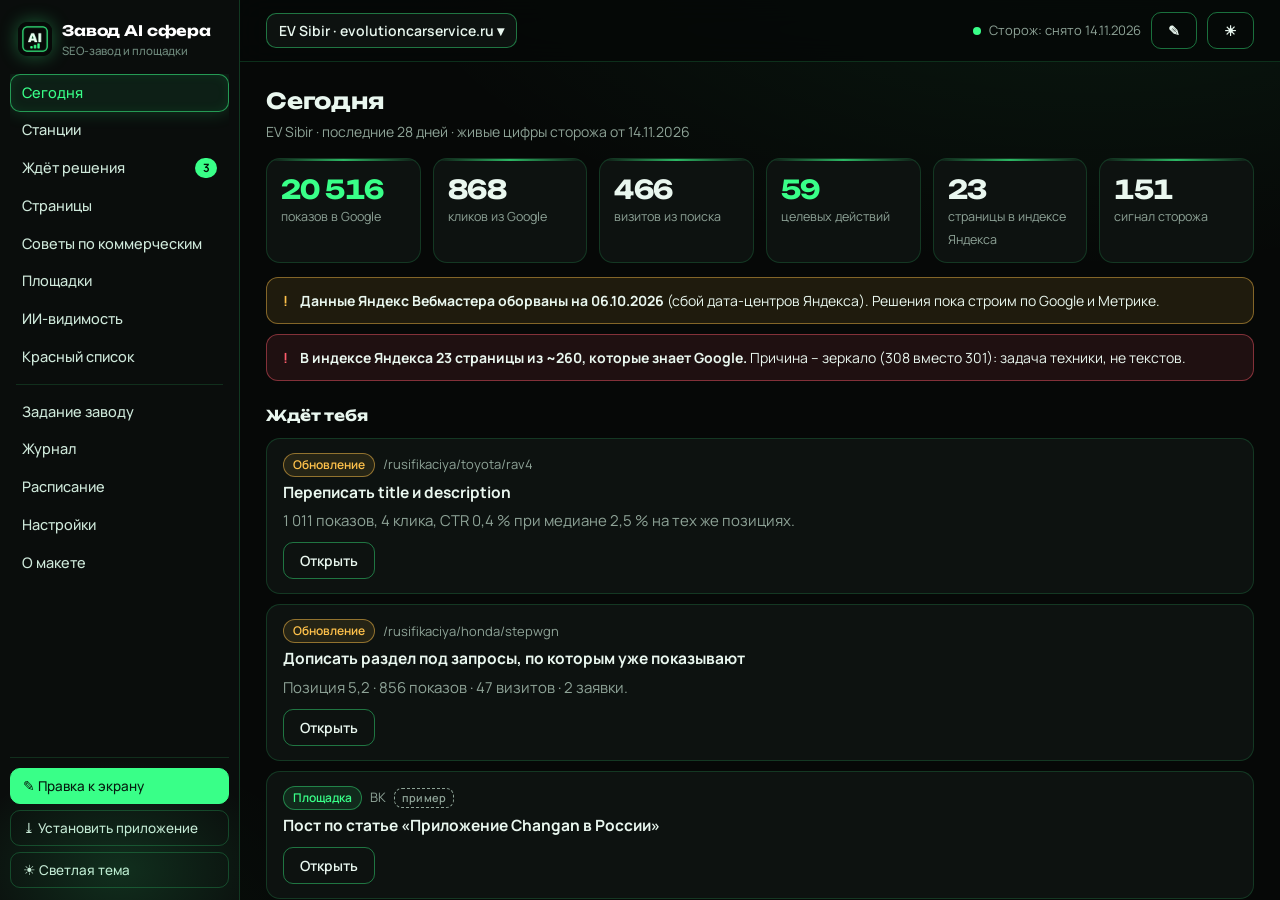
==== commit 1a4761e6: "Интерфейс: значок темы ☀/☾ вместо ◐ (не во всех шрифтах есть) Co-Authored-By: Claude Opus 5.5 <norep" ====
--- a/interfeys/index.html
+++ b/interfeys/index.html
@@ -212,7 +212,7 @@
 <div class="side-foot">
 <button class="sb hi" type="button" data-pravka>✎ Правка к экрану</button>
 <button class="sb" type="button" data-install hidden>⤓ Установить приложение</button>
-<button class="sb" type="button" data-tema>◐ Светлая тема</button>
+<button class="sb" type="button" data-tema>☀ Светлая тема</button>
 </div>
 </aside>
 
@@ -221,7 +221,7 @@
 <span class="site">EV Sibir · evolutioncarservice.ru ▾</span>
 <span class="live"><i class="dot"></i><span>Сторож: снято 14.11.2026</span></span>
 <button class="zb" type="button" data-pravka title="Правка к экрану">✎</button>
-<button class="zb" type="button" data-tema title="Тема">◐</button>
+<button class="zb" type="button" data-tema title="Тема">☀</button>
 </header>
 <div class="content">
 
@@ -444,7 +444,7 @@
 </nav>
 
 <div class="ov sheet" id="sheet"><div class="dlg"><h3>Разделы</h3><nav class="nav" id="nav2"></nav>
-<div class="btns"><button class="zb pri" type="button" data-pravka>✎ Правка к экрану</button><button class="zb" type="button" data-install hidden>⤓ Установить</button><button class="zb" type="button" data-tema>◐ Тема</button></div></div></div>
+<div class="btns"><button class="zb pri" type="button" data-pravka>✎ Правка к экрану</button><button class="zb" type="button" data-install hidden>⤓ Установить</button><button class="zb" type="button" data-tema>☀ Тема</button></div></div></div>
 
 <div class="ov" id="pravka"><div class="dlg">
 <h3>Правка к экрану «<span id="pr-ekran"></span>»</h3>
@@ -466,7 +466,7 @@
 
 /* тема */
 function temaUpd(){var d=document.documentElement.getAttribute("data-theme")==="dark";
-document.querySelectorAll("[data-tema]").forEach(function(b){if(b.classList.contains("sb"))b.textContent=d?"◐ Светлая тема":"◐ Тёмная тема"});
+document.querySelectorAll("[data-tema]").forEach(function(b){b.textContent=b.classList.contains("sb")?(d?"☀ Светлая тема":"☾ Тёмная тема"):(d?"☀":"☾")});
 document.querySelector('meta[name=theme-color]').content=d?"#060807":"#eef8f2"}
 document.querySelectorAll("[data-tema]").forEach(function(b){b.onclick=function(){var n=document.documentElement.getAttribute("data-theme")==="dark"?"light":"dark";document.documentElement.setAttribute("data-theme",n);try{localStorage.setItem("zavod-tema",n)}catch(e){}temaUpd()}});
 temaUpd();
